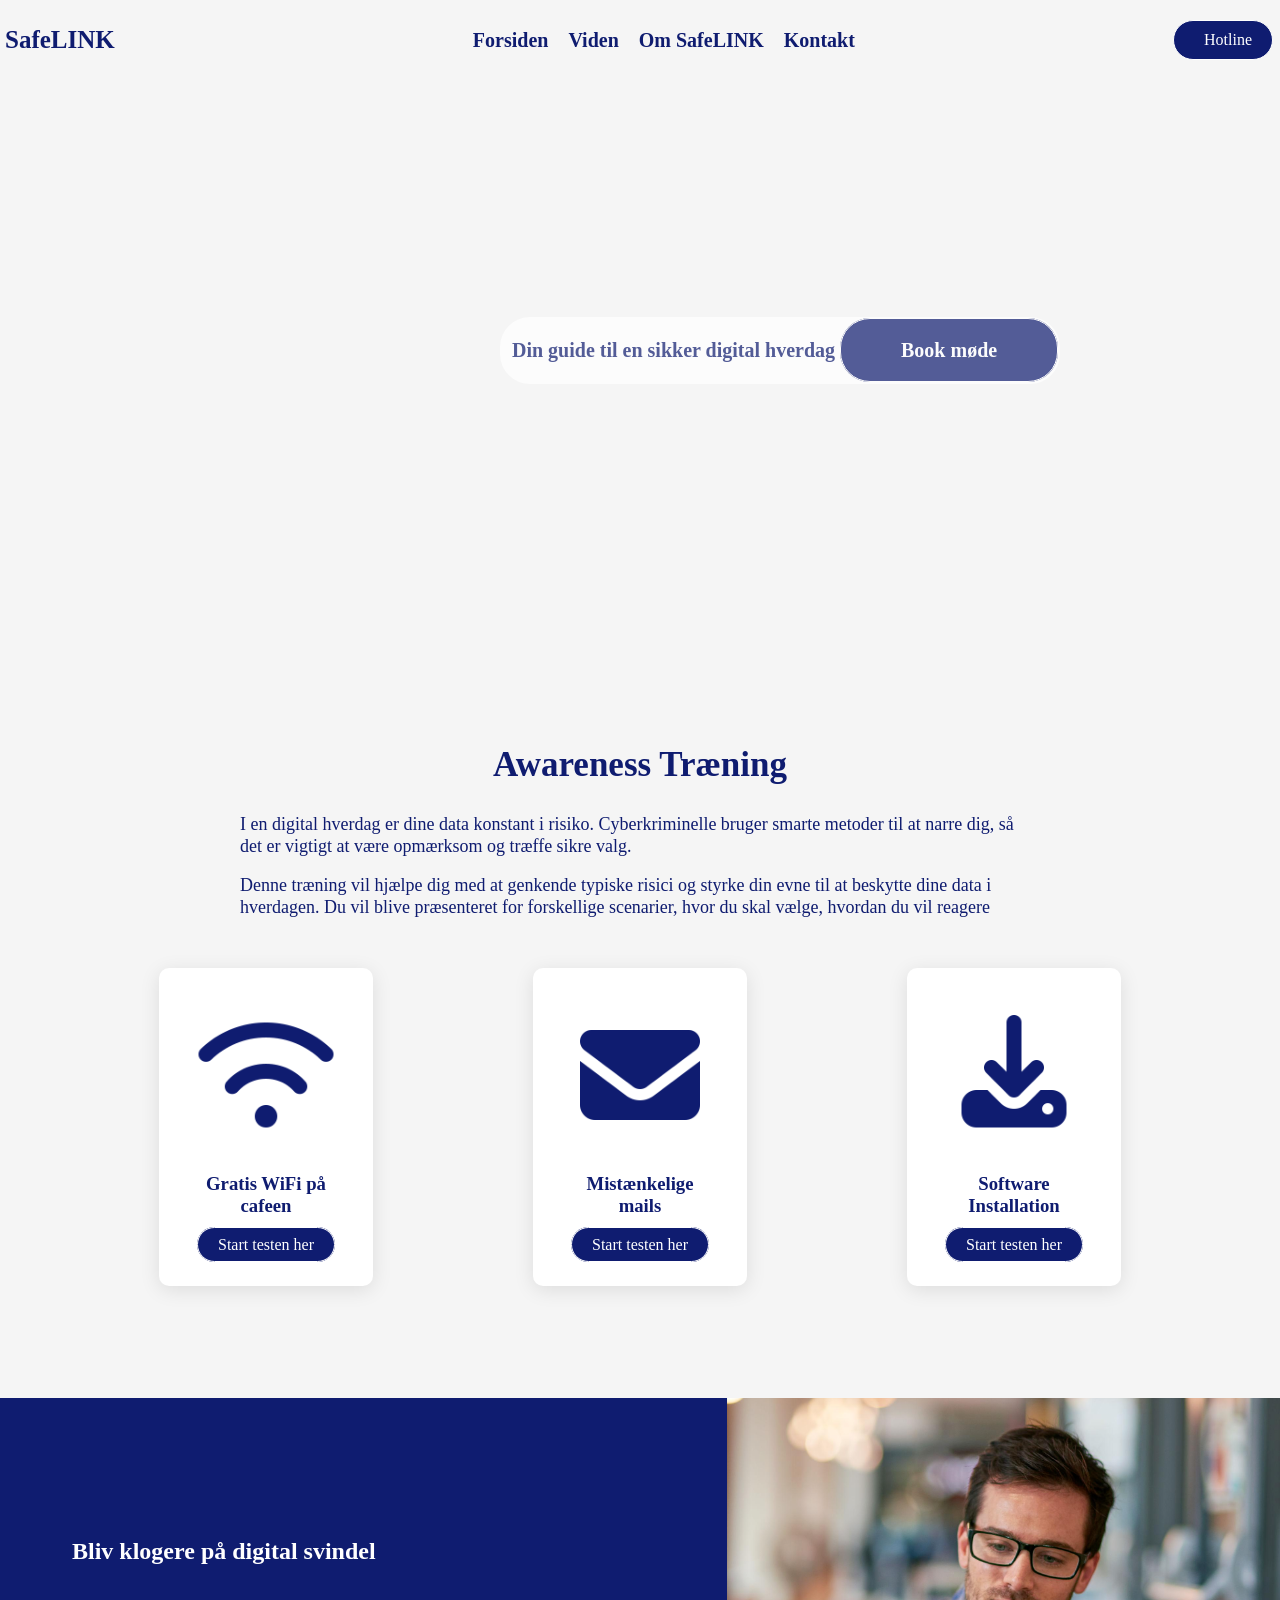
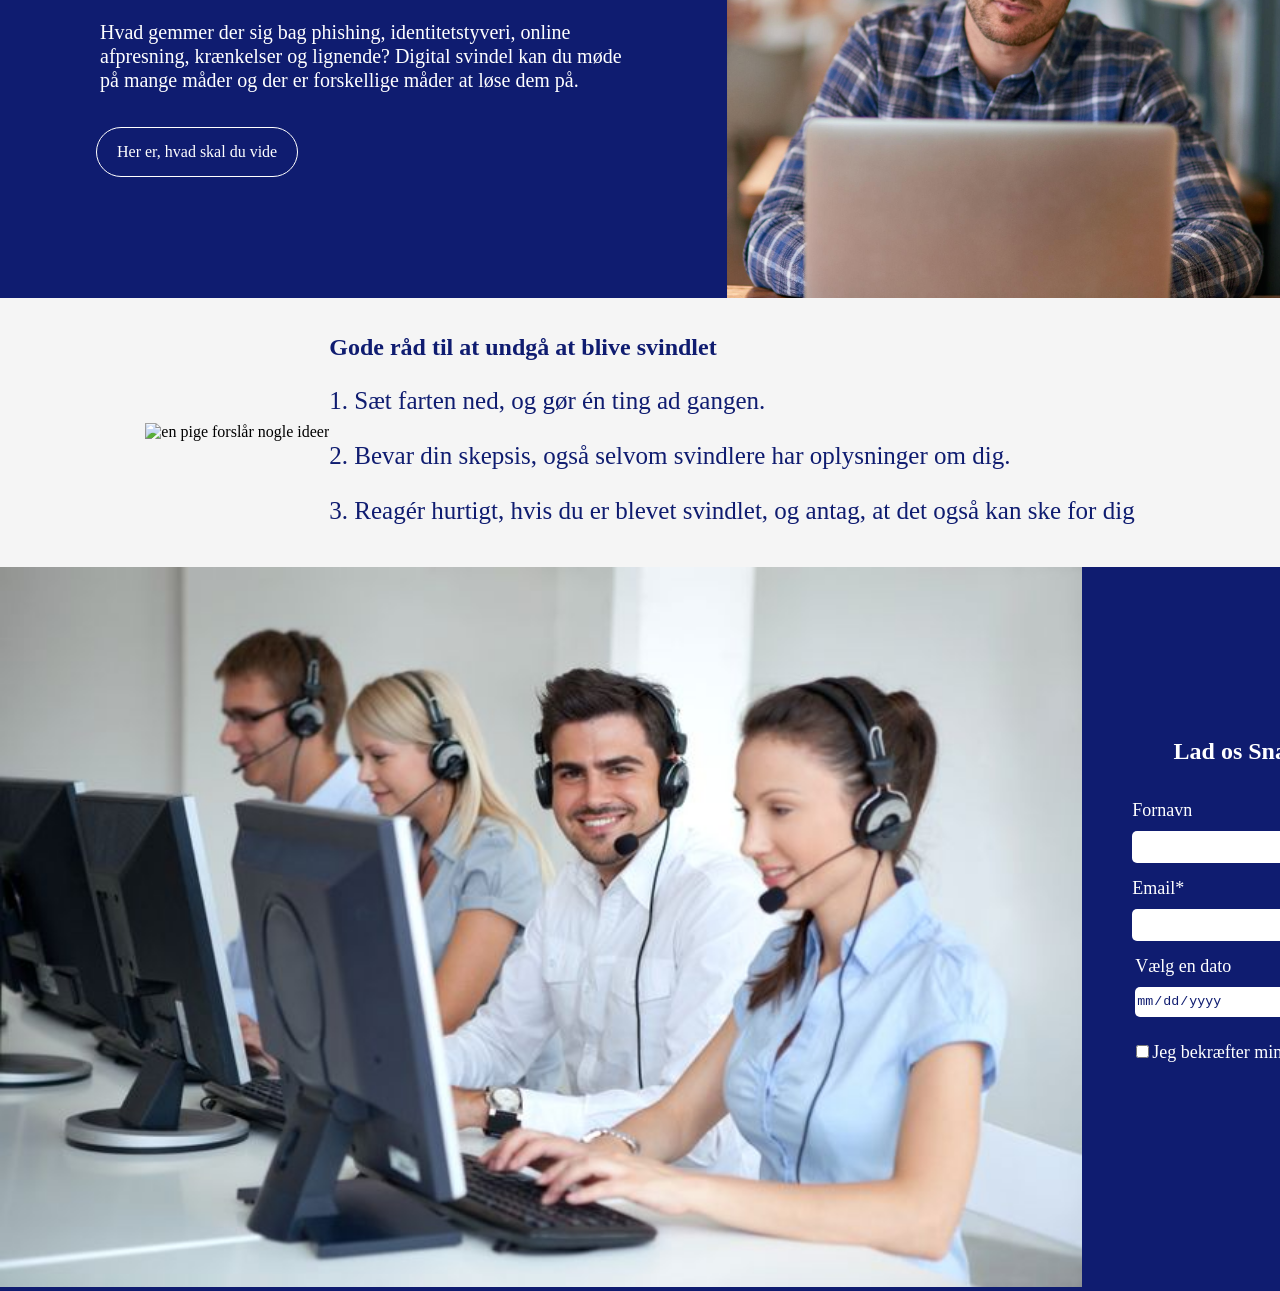
==== index.html @ 60ebbc35 "kontakt form oprettet" ====
<!DOCTYPE html>
<html lang="en">
<head>
    <meta charset="UTF-8">
    <meta name="viewport" content="width=device-width, initial-scale=1.0">
    <link rel="stylesheet" href="css/style.css">
    <link rel="stylesheet" href="https://use.typekit.net/zna7bov.css">
    <script src="js/script.js" defer></script>
    <script src="https://kit.fontawesome.com/9038c8bfb0.js" crossorigin="anonymous"></script>
    <title>Forsiden</title>
</head>
<body>
    <header>
       <!-- --------Navigation------- -->
        <nav>
            <p><a href="index.html">SafeLINK</a></p>
            <ul>
                <li><a href="index.html">Forsiden</a></li>
                <li><a href="viden.html">Viden</a></li>
                <li><a href="#">Om SafeLINK</a></li>
                <li><a href="#">Kontakt</a></li>
               
            </ul>
          
              <a  class="styl-hotline" href="#"><i class="fa-solid fa-phone"></i>Hotline</a>
            <button id="bars"><i class="fa-solid fa-bars"></i></button>
        </nav>
    </header>

    <!-- -----------------hero-------------------->

        <section class="styl-hero">
                <div>
                <h1 class="styl-heroOverskrift">Din guide til en sikker digital hverdag <a class="styl-btn" href="#">Book møde</a></h1>
                
                </div>
                <video   class="styl-video" autoplay muted loop playsinline  >
                <source src="video/bg-loop.mp4" type="video/mp4">
                 Your browser does not support the video tag.
                </video>
                
              
     </section>

    <main>
       <!-- ----------------- Awareness Træning section---------------->
        <section class="awa-sec">
            <h1>Awareness Træning</h1>
            <p>
               I en digital hverdag er dine data konstant i risiko. Cyberkriminelle bruger smarte metoder til at narre dig, så det er vigtigt at være opmærksom og træffe sikre valg. 
            </p>
             <p>
               Denne træning vil hjælpe dig med at genkende typiske risici og styrke din evne til at beskytte dine data i hverdagen. Du vil blive præsenteret for forskellige scenarier, hvor du skal vælge, hvordan du vil reagere 
            </p>

            <div class="test-container">
                <div>
                    <img src="img/wifi-solid.png" alt="wifi">
                    <h3>Gratis WiFi på cafeen</h3>
                    <a href="test.html">Start testen her</a>
                </div>

                <div>
                    <img src="img/envelope-solid.png" alt="Mistænkelig mails">
                    <h3>Mistænkelige mails</h3>
                    <a href="#">Start testen her</a>
                </div>

                <div>
                    <img src="img/download-solid.png" alt="Software installation">
                    <h3>Software Installation</h3>
                    <a href="#">Start testen her</a>
                </div>
            </div>
        </section>

            <!-- ---------------Bliv klogere på digital svindel section-------------- -->
        <section class="blivKlogere-sec">

            <div class="text-container">
                <h1>Bliv klogere på digital svindel</h1>
                <p>Hvad gemmer der sig bag phishing, identitetstyveri, online afpresning, krænkelser og lignende? Digital svindel kan du møde på mange måder og der er forskellige måder at løse dem på.</p>
                <a href="#">Her er, hvad skal du vide</a>

            </div>

            <div class="styl-img"></div>
           
            

        </section>

        <!-- ----------------Gode Rdå section------------------------ -->

        <section class="godeRåd-sec">
           

           <div>
            <img src="img/godGåd.png" alt="en pige forslår nogle ideer">
           </div>

            <div>
            <h1>Gode råd til at undgå at blive svindlet</h1>
            <p>1. Sæt farten ned, og gør én ting ad gangen.</p>
            <p>2. Bevar din skepsis, også selvom svindlere har oplysninger om dig.</p>
            <p>3. Reagér hurtigt, hvis du er blevet svindlet, og antag, at det også kan ske for dig</p>
           </div>
        </section>

        <!-- -------------------kontakt form sec------------------- -->
         <section class="kontakt-sec">

            <div>
                <img src="img/kontaktBillede1.jpg" alt="dame snakker med folk på telefon">

            </div>
                
            <div class="form-container">
                <h2>Lad os Snakke IT-sikkerhed</h2>
                <form action="#">

                <div class="textbox-container">
                <div><label for="fname" class="styl-lbl">Fornavn</label><input type="text" id="fname" name="fname" class="styl-txtbox"></div>
                <div><label for="lname" class="styl-lbl">Efternavn</label><input type="text" id="lname" name="lname" class="styl-txtbox"></div>
                </div>
                

                <div class="textbox-container">
                <div><label for="email" class="styl-lbl">Email*</label><input type="email" id="email" name="email" class="styl-txtbox"></div>
                <div><label for="tele" class="styl-lbl">Telefon</label><input type="text" id="tele" name="tele" class="styl-txtbox"></div>
                </div>

                <div class="textbox-container">
                <div><label for="dto" class="styl-lbl">Vælg en dato</label><input type="date" id="dto" name="dto" class="styl-txtbox"></div>
                <div><label for="tid" class="styl-lbl">Vælg en tid</label><input type="time" id="tele" name="tele" class="styl-txtbox"></div>
                </div>

                <div class="styl-chkbox">
                    <input type="checkbox"><label for="agree" class="styl-lbl">Jeg bekræfter min booking og accepterer vilkårene</label>
                </div>

                <!-- <label for="submt" ></label><input type="submit" id="submt" name="submt" class="styl-suBtn" value="Book"> -->
                <button type="submit" id="submt" name="submt" class="styl-suBtn">Book</button>

                </form>
            </div>
         </section>

         


    </main>
    
</body>
</html>
---- css/style.css ----
@charset "UTF-8";
/* Varaibles */
body {
  box-sizing: border-box;
  margin: 0;
  padding: 0;
  background-color: #F5F5F5;
}
body p {
  font-size: 18px;
  color: #0F1C70;
  line-height: 1.2;
}
body h1, body h2, body h3, body h4, body h5, body h6 {
  font-weight: 700;
}

/*Skip to main content code snippet fra:https://www.a11y-collective.com/blog/skip-to-main-content/ */
.screen-reader-text {
  position: absolute;
  left: -9999px;
  z-index: 999;
  padding: 1em;
  background-color: black;
  color: white;
  opacity: 0;
}

.screen-reader-text:focus {
  left: 50%;
  transform: translateX(-50%);
  opacity: 1;
}

nav {
  display: flex;
  justify-content: space-between;
  align-items: center;
}
nav p {
  color: #0F1C70;
  font-size: 25px;
  margin-left: 5px;
  font-weight: 700;
}
nav ul {
  display: flex;
  justify-content: center;
  align-items: center;
  gap: 20px;
  list-style-type: none;
}
nav li a {
  text-decoration: none;
  color: #0F1C70;
  font-size: 20px;
  font-weight: 700;
}
nav p a {
  text-decoration: none;
  color: #0F1C70;
}
nav p a:hover {
  color: purple;
}
nav li a:hover {
  border-bottom: solid 2px purple;
}
nav #bars {
  display: none;
}
nav .styl-hotline {
  border: solid 1px #fff;
  border-radius: 30px;
  text-align: center;
  padding: 10px 20px 10px 20px;
  text-decoration: none;
  color: #fff;
  background-color: #0F1C70;
  margin-right: 7px;
}
nav .styl-hotline:hover {
  background-color: purple;
}
nav .fa-phone {
  color: white;
  padding-right: 10px;
}

.styl-heroOverskrift {
  position: absolute;
  color: #0F1C70;
  background-color: #fff;
  opacity: 70%;
  border: 2px solid #fff;
  border-radius: 30px;
  padding: 20px 0px 20px 10px;
  font-size: 20px;
  top: 15em;
  left: 25em;
}

.styl-video {
  width: 100%;
  height: 600px;
  -o-object-fit: cover;
     object-fit: cover;
}

.styl-btn {
  border: solid 1px #fff;
  border-radius: 30px;
  text-align: center;
  padding: 20px 60px 20px 60px;
  text-decoration: none;
  color: #fff;
  background-color: #0F1C70;
}

.styl-btn:hover {
  background-color: purple;
}

.awa-sec {
  padding: 2em 15em;
}
.awa-sec h1 {
  color: #0F1C70;
  font-size: 35px;
  text-align: center;
}

.test-container {
  display: flex;
  justify-content: center;
  align-items: center;
  gap: 10em;
  padding-top: 2em;
}
.test-container div {
  background-color: #fff;
  box-shadow: 0px 4px 20px 0px rgba(0, 0, 0, 0.1);
  border-radius: 10px;
  padding: 2em 2em;
  text-align: center;
}
.test-container img {
  width: 150px;
  height: 150px;
}
.test-container h3 {
  color: #0F1C70;
}
.test-container a {
  border: solid 1px #fff;
  border-radius: 30px;
  text-align: center;
  padding: 8px 20px 8px 20px;
  text-decoration: none;
  color: #fff;
  background-color: #0F1C70;
}
.test-container a:hover {
  background-color: purple;
}

.blivKlogere-sec {
  display: flex;
  justify-content: flex-start;
  align-items: center;
  margin-top: 5em;
  background-color: #0F1C70;
}
.blivKlogere-sec .styl-img {
  background-image: url(../img/Blivklogere.png);
  background-repeat: no repeat;
  background-position: center;
  background-size: cover;
  height: 500px;
  width: 100%;
}
.blivKlogere-sec .text-container {
  display: flex;
  justify-content: center;
  align-items: flex-start;
  flex-direction: column;
  gap: 15px;
}
.blivKlogere-sec h1 {
  color: #fff;
  padding: 0px 3em;
}
.blivKlogere-sec p {
  color: #fff;
  font-size: 20px;
  padding: 0 5em;
}
.blivKlogere-sec a {
  border: solid 1px #fff;
  border-radius: 30px;
  text-align: center;
  padding: 15px 20px 15px 20px;
  text-decoration: none;
  color: #fff;
  background-color: #0F1C70;
  margin-left: 6em;
}
.blivKlogere-sec a:hover {
  background-color: purple;
}

.godeRåd-sec {
  display: flex;
  justify-content: center;
  align-items: center;
  margin-top: 1em;
}
.godeRåd-sec img {
  height: 400px;
  width: 400px;
}
.godeRåd-sec h1 {
  color: #0F1C70;
}
.godeRåd-sec p {
  font-size: 25px;
}

.kontakt-sec {
  display: flex;
  justify-content: flex-start;
  align-items: center;
  background-color: #0F1C70;
  margin-top: 1em;
}
.kontakt-sec img {
  height: 80vh;
}
.kontakt-sec .form-container {
  display: flex;
  justify-content: center;
  align-items: center;
  flex-direction: column;
}
.kontakt-sec .form-container h2 {
  color: #fff;
}
.kontakt-sec .form-container .textbox-container {
  display: flex;
  justify-content: center;
  align-items: center;
  gap: 30px;
  padding-left: 50px;
}
.kontakt-sec .form-container .textbox-container div {
  display: flex;
  justify-content: center;
  align-items: flex-start;
  flex-direction: column;
  gap: 10px;
}
.kontakt-sec .form-container .textbox-container .styl-txtbox {
  width: 15vw;
  height: 30px;
  border: none;
  border-radius: 5px;
  color: #0F1C70;
}
.kontakt-sec .form-container .styl-lbl {
  color: #fff;
  font-size: 18px;
  padding-top: 15px;
}
.kontakt-sec .form-container .styl-chkbox {
  margin-left: 50px;
  padding-top: 25px;
}
.kontakt-sec .form-container .styl-suBtn {
  border: solid 1px #fff;
  border-radius: 30px;
  text-align: center;
  padding: 10px 50px 10px 50px;
  text-decoration: none;
  color: #fff;
  background-color: #0F1C70;
  margin-left: 200px;
  margin-top: 40px;
}
.kontakt-sec .form-container .styl-suBtn:hover {
  background-color: purple;
  border: solid 2px purple;
}/*# sourceMappingURL=style.css.map */
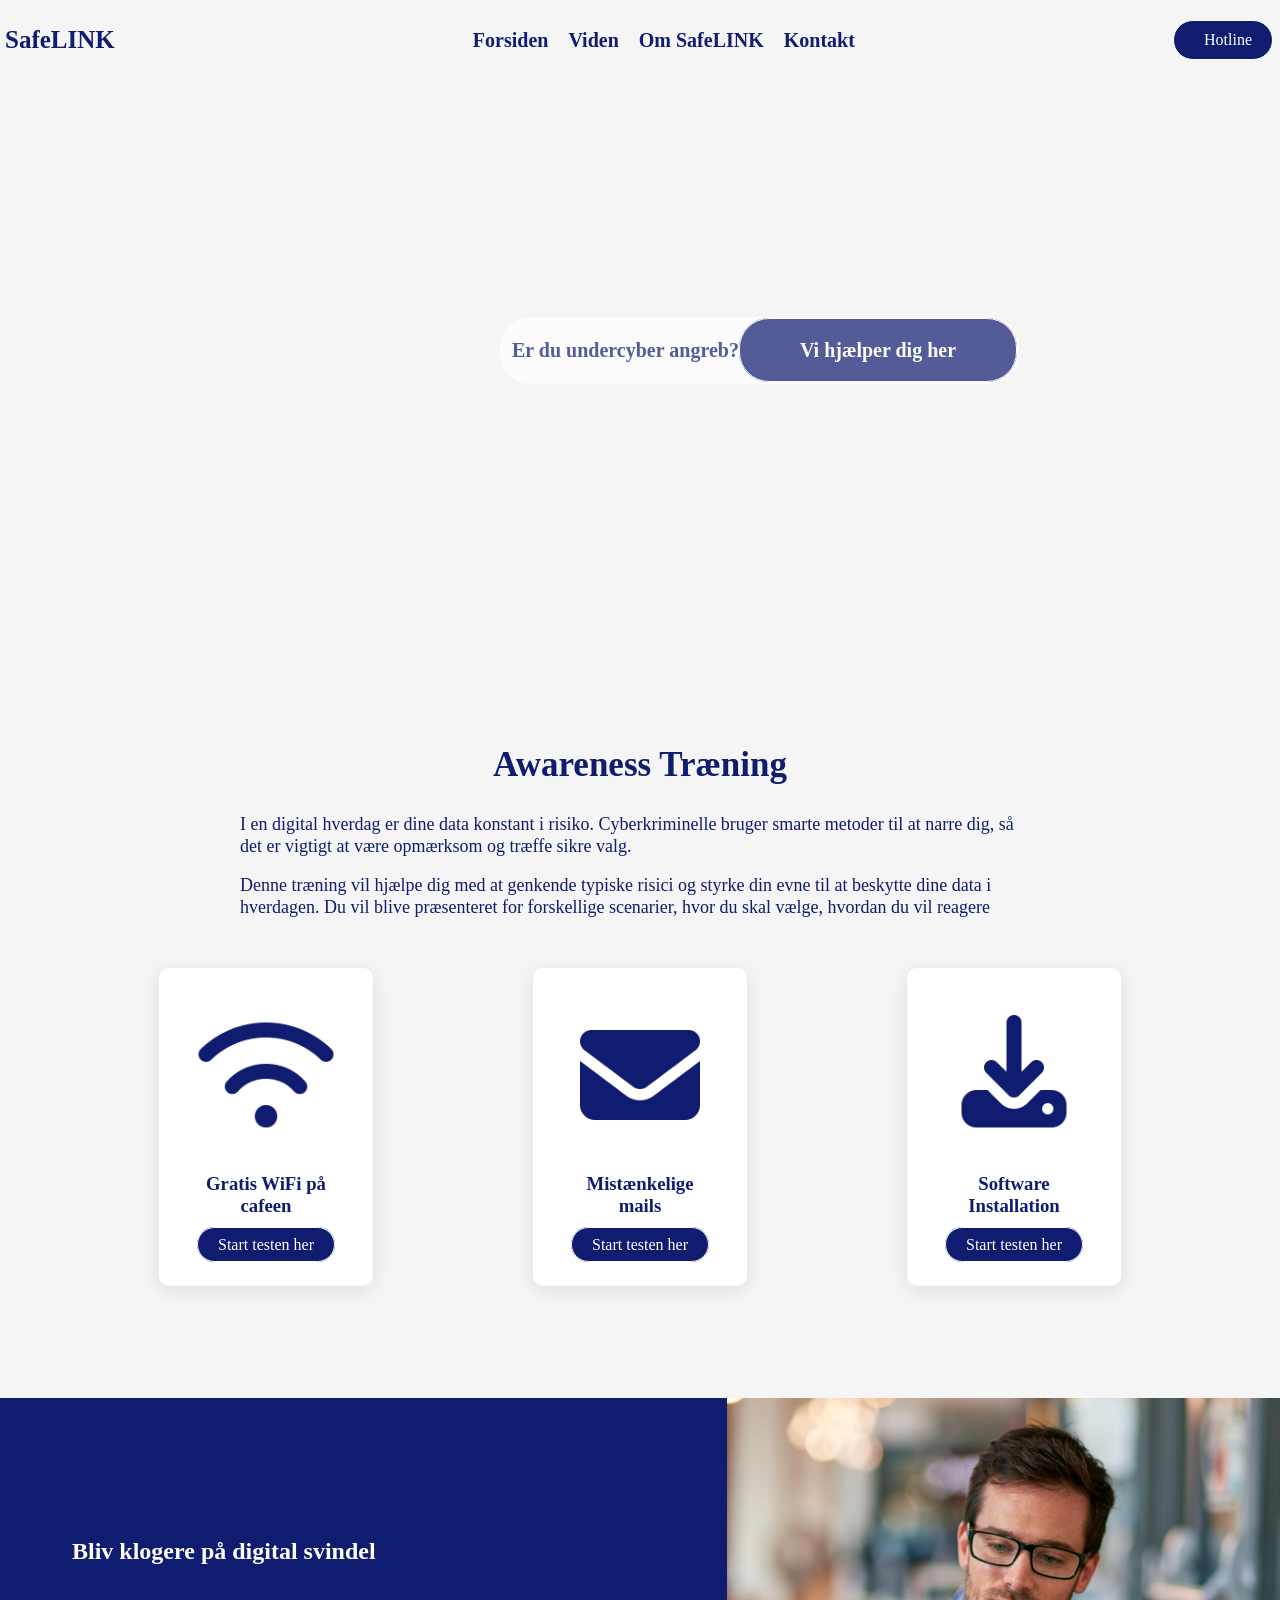
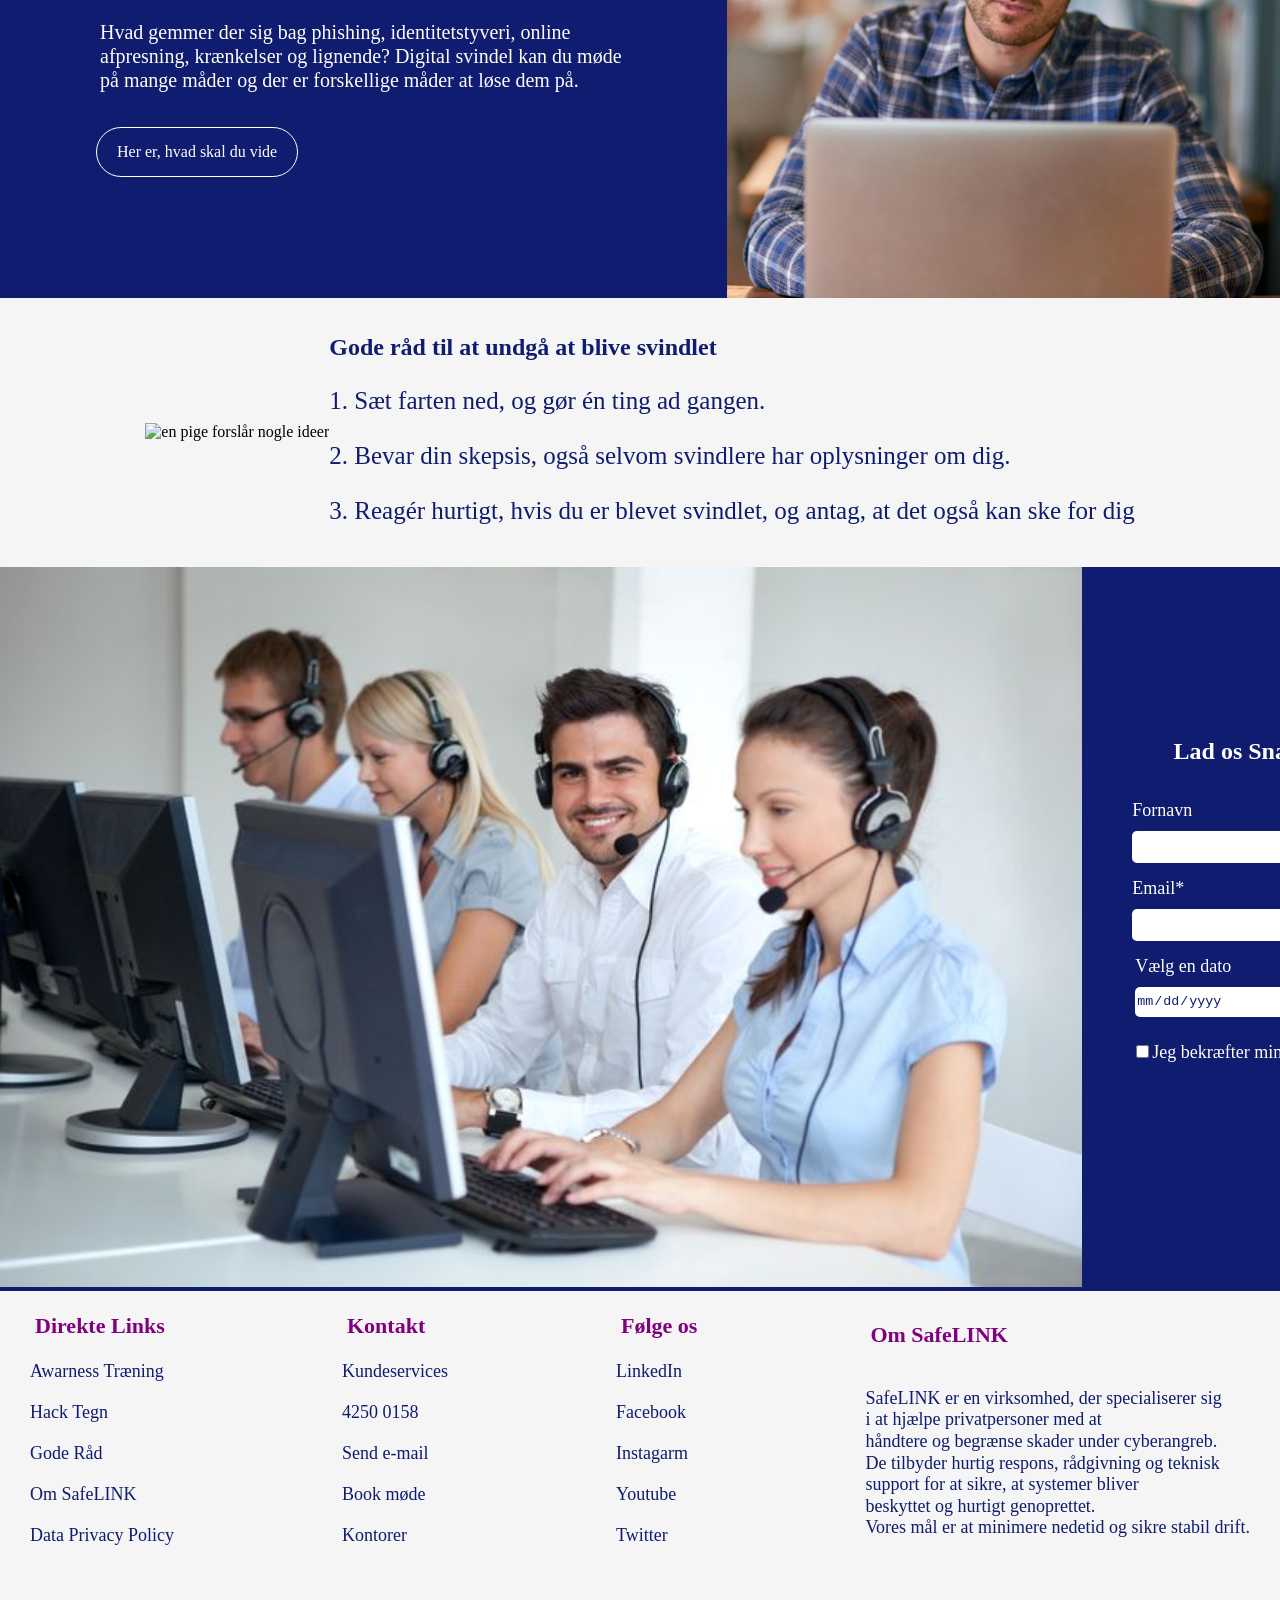
==== commit 4a8db201: "Test siden oprettet. footer tilføjet" ====
--- a/index.html
+++ b/index.html
@@ -31,7 +31,8 @@
 
         <section class="styl-hero">
                 <div>
-                <h1 class="styl-heroOverskrift">Din guide til en sikker digital hverdag <a class="styl-btn" href="#">Book møde</a></h1>
+                <!-- <h1 class="styl-heroOverskrift">Din guide til en sikker digital hverdag <a class="styl-btn" href="#">Book møde</a></h1> -->
+                 <h1 class="styl-heroOverskrift">Er du undercyber angreb?<a class="styl-btn" href="#">Vi hjælper dig her</a></h1>
                 
                 </div>
                 <video   class="styl-video" autoplay muted loop playsinline  >
@@ -140,11 +141,52 @@
                 </div>
 
                 <!-- <label for="submt" ></label><input type="submit" id="submt" name="submt" class="styl-suBtn" value="Book"> -->
-                <button type="submit" id="submt" name="submt" class="styl-suBtn">Book</button>
+                <button type="submit" id="submt" name="submt" class="styl-suBtn">Book møde</button>
 
                 </form>
             </div>
          </section>
+
+
+         <!-- --------------footer------------ -->
+
+         <footer class="footer-container">
+            <div>
+                <h3>Direkte Links</h3>
+                <a href="#"><i class="fa-solid fa-brain"></i> Awarness Træning</a>
+                <a href="#"><i class="fa-solid fa-triangle-exclamation"></i> Hack Tegn</a>
+                <a href="#"><i class="fa-regular fa-lightbulb"></i> Gode Råd</a>
+                <a href="#"><i class="fa-solid fa-circle-info"></i> Om SafeLINK</a>
+                <a href="#"><i class="fa-solid fa-house-lock"></i> Data Privacy Policy</a>
+            </div>
+
+             <div>
+                <h3>Kontakt</h3>
+                <a href="#"><i class="fa-solid fa-headset"></i> Kundeservices</a>
+                <a href="#"><i class="fa-solid fa-phone"></i> 4250 0158</a>
+                <a href="#"><i class="fa-solid fa-at"></i> Send e-mail</a>
+                <a href="#"><i class="fa-solid fa-handshake"></i> Book møde</a>
+                <a href="#"><i class="fa-solid fa-map-location"></i> Kontorer</a>
+
+            </div>
+
+             <div>
+                <h3>Følge os</h3>
+                <a href="#"><i class="fa-brands fa-linkedin"></i> LinkedIn</a>
+                <a href="#"><i class="fa-brands fa-square-facebook"></i> Facebook</a>
+                <a href="#"><i class="fa-brands fa-square-instagram"></i> Instagarm</a>
+                <a href="#"><i class="fa-brands fa-youtube"></i> Youtube</a>
+                <a href="#"><i class="fa-brands fa-x-twitter"></i> Twitter</a>
+            </div>
+
+             <div>
+                <h3 class="styl-omSafeLink">Om SafeLINK</h3>
+                <p>SafeLINK er en virksomhed, der specialiserer sig <br> i at hjælpe privatpersoner med at  <br>håndtere og begrænse skader under cyberangreb. <br> De tilbyder hurtig respons, rådgivning og teknisk <br> support for at sikre, at systemer bliver <br>beskyttet og hurtigt genoprettet. <br> Vores mål er at minimere nedetid og sikre stabil drift.</p>
+
+            </div>
+
+            
+         </footer>
 
          
 
--- a/css/style.css
+++ b/css/style.css
@@ -289,4 +289,70 @@
 .kontakt-sec .form-container .styl-suBtn:hover {
   background-color: purple;
   border: solid 2px purple;
+}
+
+.footer-container {
+  display: flex;
+  justify-content: space-between;
+  align-items: center;
+  margin-left: 30px;
+  margin-right: 30px;
+}
+.footer-container div {
+  display: flex;
+  justify-content: center;
+  align-items: flex-start;
+  flex-direction: column;
+  padding-bottom: 50px;
+}
+.footer-container div h3 {
+  font-size: 22px;
+  color: purple;
+  margin-left: 5px;
+}
+.footer-container div a {
+  text-decoration: none;
+  color: #0F1C70;
+  padding-bottom: 20px;
+  font-size: 18px;
+}
+.footer-container div a:hover {
+  color: purple;
+}
+.footer-container div .styl-omSafeLink {
+  margin-right: 50px;
+}
+
+.styl-gåTilbage {
+  margin-top: 50px;
+}
+.styl-gåTilbage a {
+  border: solid 1px #fff;
+  border-radius: 30px;
+  text-align: center;
+  padding: 10px 20px 10px 20px;
+  text-decoration: none;
+  color: #fff;
+  background-color: #0F1C70;
+}
+
+.gratis-wifi-sec {
+  display: flex;
+  justify-content: flex-start;
+  align-items: center;
+  gap: 10em;
+  border: solid 2px rgba(15, 28, 112, 0.5);
+  background-color: #fff;
+  border-radius: 5px;
+  margin-left: 10em;
+  margin-right: 10em;
+  margin-top: 5em;
+  height: 70vh;
+}
+.gratis-wifi-sec .gratis-wifi img {
+  height: 50vh;
+  width: 100%;
+}
+.gratis-wifi-sec .gratis-wifi h1 {
+  color: #fff;
 }/*# sourceMappingURL=style.css.map */
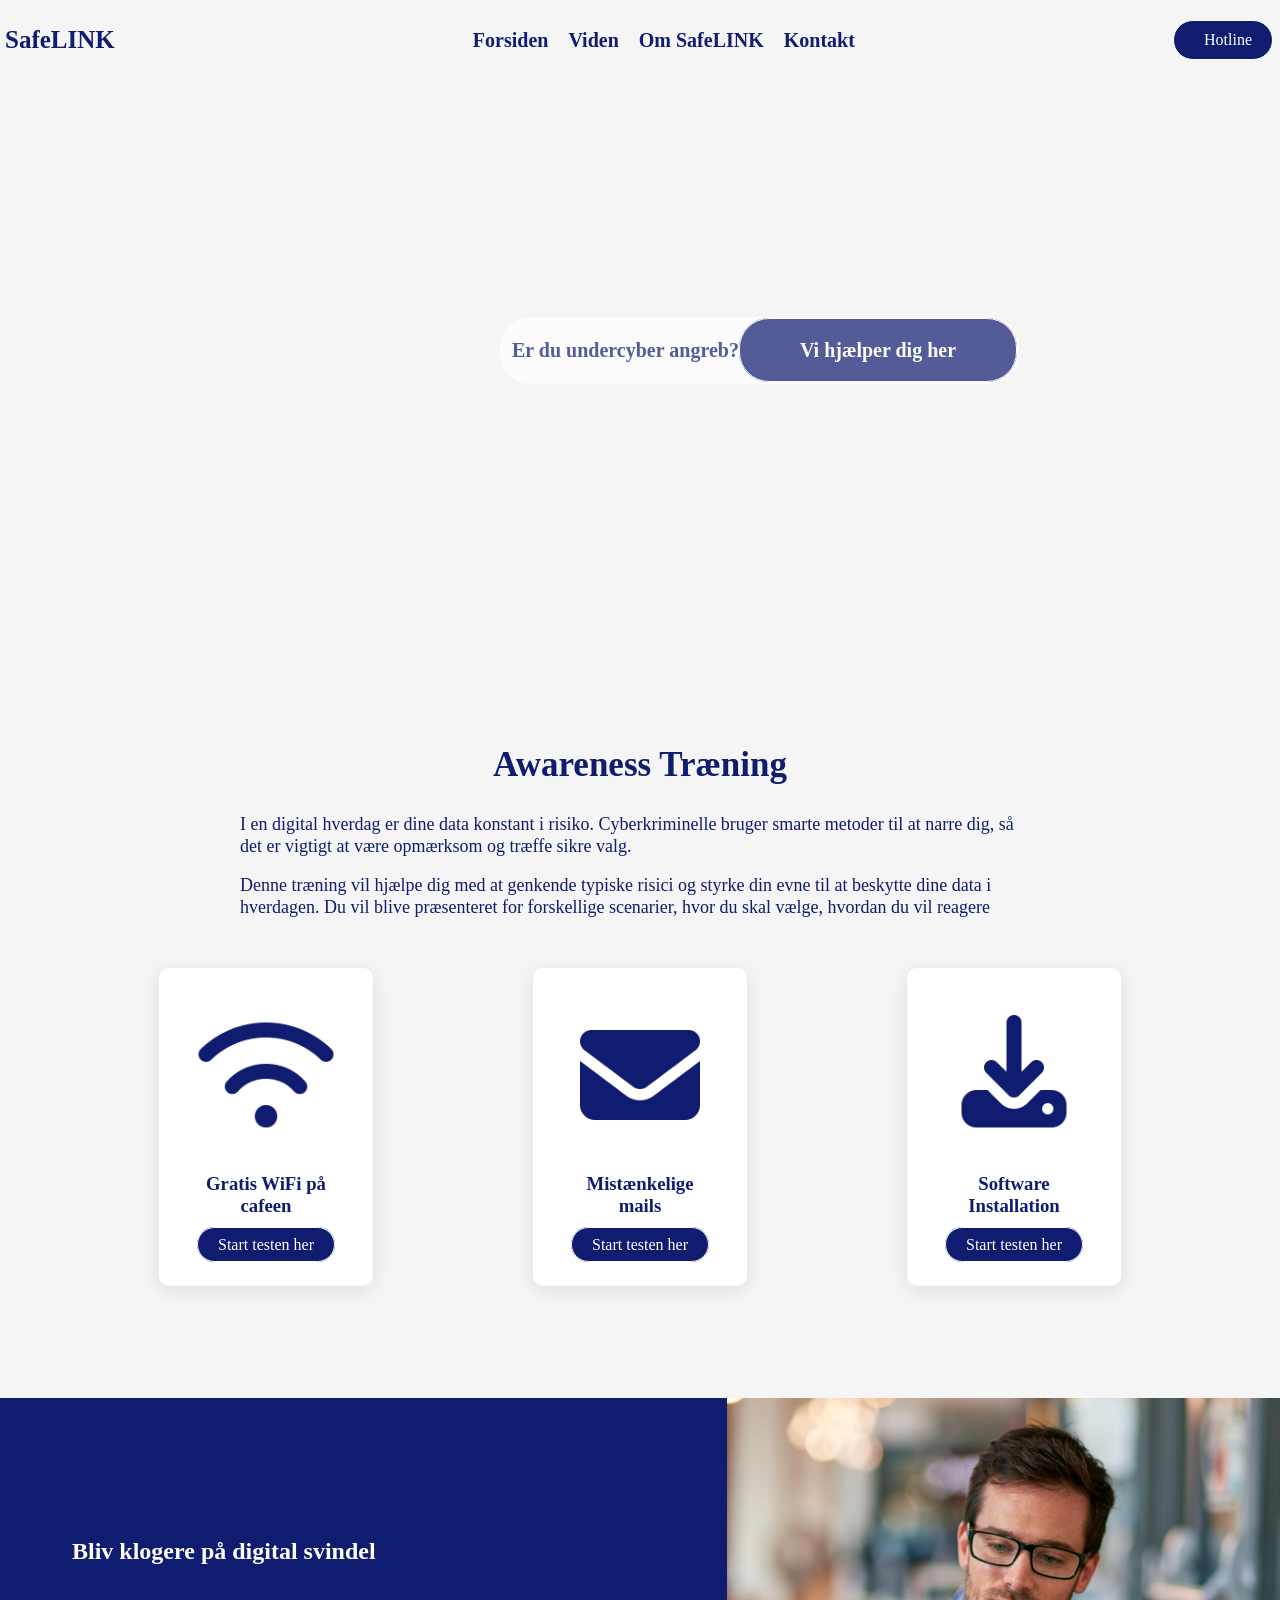
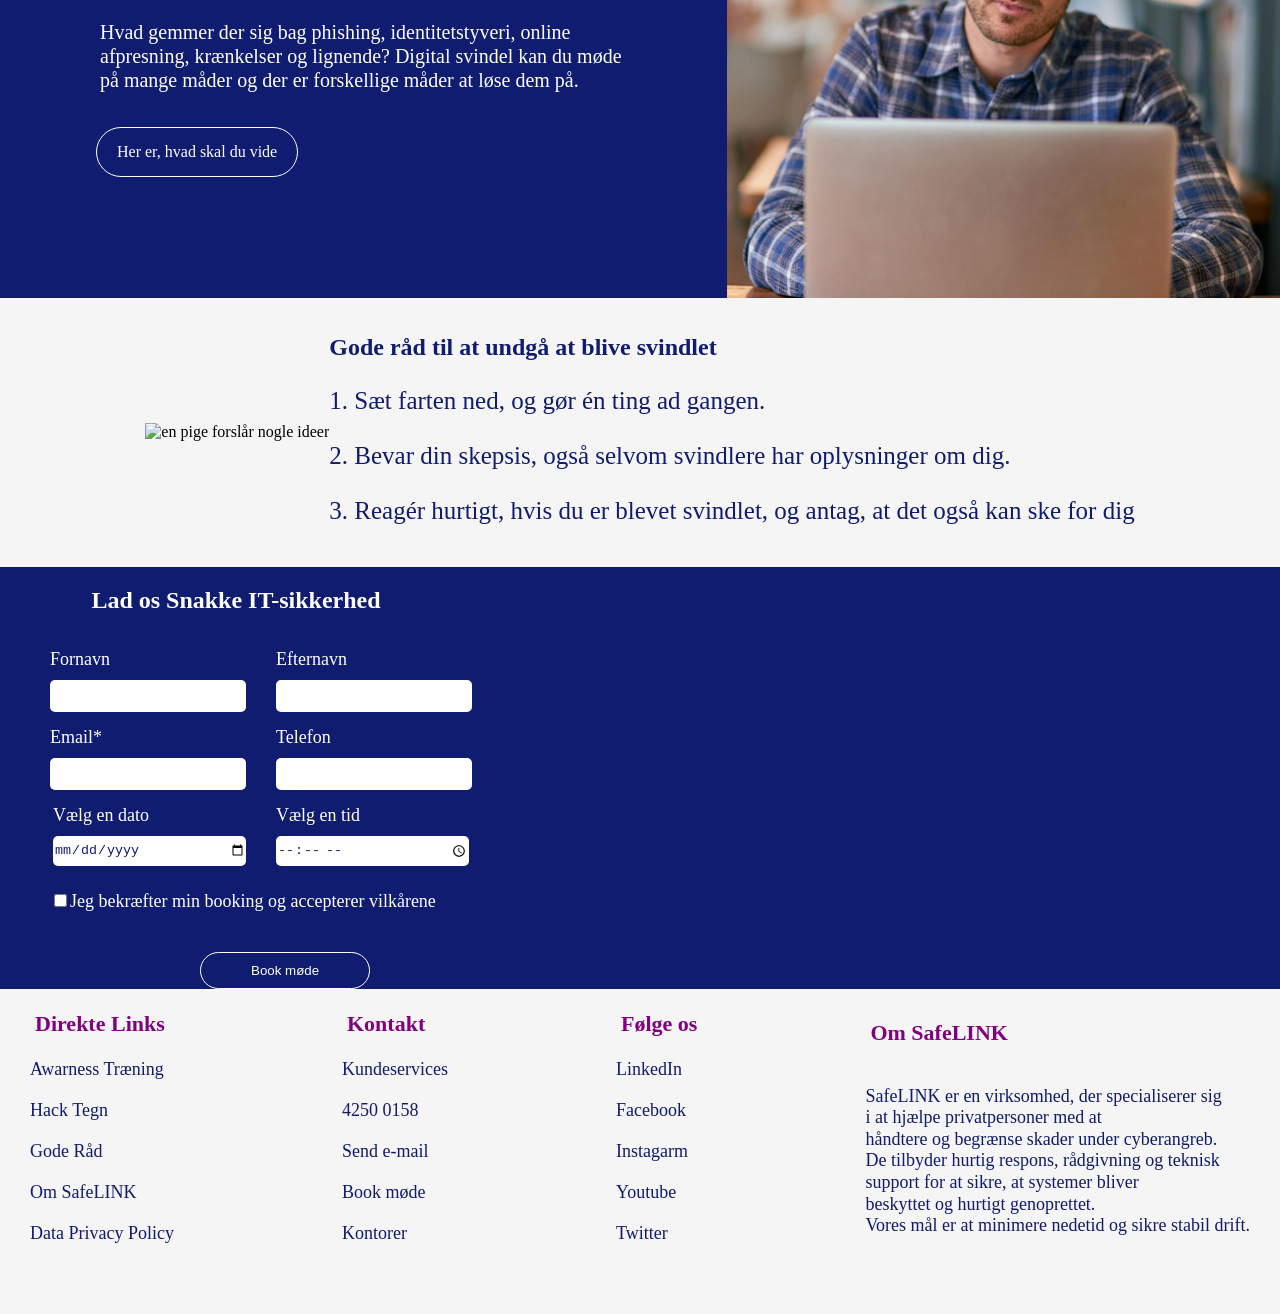
==== commit c8ab625a: "mobile resposive" ====
--- a/index.html
+++ b/index.html
@@ -22,7 +22,7 @@
                
             </ul>
           
-              <a  class="styl-hotline" href="#"><i class="fa-solid fa-phone"></i>Hotline</a>
+              <a  class="styl-hotline" href="#" id="hotline"><i class="fa-solid fa-phone"></i>Hotline</a>
             <button id="bars"><i class="fa-solid fa-bars"></i></button>
         </nav>
     </header>
@@ -111,10 +111,11 @@
         <!-- -------------------kontakt form sec------------------- -->
          <section class="kontakt-sec">
 
-            <div>
+            <!-- <div>
                 <img src="img/kontaktBillede1.jpg" alt="dame snakker med folk på telefon">
 
-            </div>
+            </div> -->
+            <div class="kontaktBillede"></div>
                 
             <div class="form-container">
                 <h2>Lad os Snakke IT-sikkerhed</h2>
--- a/css/style.css
+++ b/css/style.css
@@ -116,8 +116,7 @@
   color: #fff;
   background-color: #0F1C70;
 }
-
-.styl-btn:hover {
+.styl-btn .styl-btn:hover {
   background-color: purple;
 }
 
@@ -160,7 +159,7 @@
   color: #fff;
   background-color: #0F1C70;
 }
-.test-container a:hover {
+.test-container a a:hover {
   background-color: purple;
 }
 
@@ -205,7 +204,7 @@
   background-color: #0F1C70;
   margin-left: 6em;
 }
-.blivKlogere-sec a:hover {
+.blivKlogere-sec a a:hover {
   background-color: purple;
 }
 
@@ -233,8 +232,11 @@
   background-color: #0F1C70;
   margin-top: 1em;
 }
-.kontakt-sec img {
-  height: 80vh;
+.kontakt-sec .kontaktBillede {
+  background-image: url(../img/kontaktBillede1.jpg);
+  background-repeat: no-repeat;
+  background-size: cover;
+  background-position: center;
 }
 .kontakt-sec .form-container {
   display: flex;
@@ -316,7 +318,7 @@
   padding-bottom: 20px;
   font-size: 18px;
 }
-.footer-container div a:hover {
+.footer-container div a a:hover {
   color: purple;
 }
 .footer-container div .styl-omSafeLink {
@@ -327,32 +329,129 @@
   margin-top: 50px;
 }
 .styl-gåTilbage a {
-  border: solid 1px #fff;
-  border-radius: 30px;
-  text-align: center;
-  padding: 10px 20px 10px 20px;
-  text-decoration: none;
-  color: #fff;
-  background-color: #0F1C70;
+  text-decoration: none;
+  color: #0F1C70;
+}
+
+.styl-GWPC {
+  color: #0F1C70;
+  text-align: center;
 }
 
 .gratis-wifi-sec {
   display: flex;
-  justify-content: flex-start;
-  align-items: center;
-  gap: 10em;
+  justify-content: center;
+  align-items: center;
+  gap: 5em;
   border: solid 2px rgba(15, 28, 112, 0.5);
   background-color: #fff;
   border-radius: 5px;
   margin-left: 10em;
   margin-right: 10em;
-  margin-top: 5em;
+  margin-top: 3em;
   height: 70vh;
 }
-.gratis-wifi-sec .gratis-wifi img {
+.gratis-wifi-sec img {
   height: 50vh;
   width: 100%;
 }
-.gratis-wifi-sec .gratis-wifi h1 {
-  color: #fff;
-}/*# sourceMappingURL=style.css.map */+.gratis-wifi-sec .test-options {
+  display: flex;
+  justify-content: center;
+  align-items: center;
+  flex-direction: column;
+}
+.gratis-wifi-sec .test-options p {
+  font-size: 18px;
+  padding-bottom: 40px;
+  text-align: center;
+  line-height: 35px;
+}
+.gratis-wifi-sec .test-options div {
+  display: flex;
+  justify-content: center;
+  align-items: center;
+  flex-direction: column;
+  gap: 20px;
+}
+.gratis-wifi-sec .test-options div button {
+  width: 200px;
+  height: 40px;
+  color: #0F1C70;
+  font-size: 14px;
+  font-weight: bold;
+  background-color: #fff;
+  border-radius: 5px;
+}
+
+/* tablet og  mobile  */
+@media screen and (max-width: 768px) {
+  #bars {
+    display: block;
+  }
+  ul li {
+    display: none;
+  }
+  #hotline {
+    display: none;
+  }
+  .styl-video {
+    height: 300px;
+  }
+  .styl-heroOverskrift {
+    padding: 15px 0px 15px 8px;
+    font-size: 15px;
+    top: 12em;
+    left: 5em;
+  }
+  .styl-heroOverskrift .styl-btn {
+    border: solid 1px #fff;
+    border-radius: 30px;
+    text-align: center;
+    padding: 15px 60px 15px 60px;
+    text-decoration: none;
+    color: #fff;
+    background-color: #0F1C70;
+  }
+  .awa-sec {
+    padding: 2em 5em;
+  }
+  .awa-sec h1 {
+    font-size: 30px;
+  }
+  .awa-sec .test-container {
+    flex-wrap: wrap;
+    gap: 2em;
+  }
+  .blivKlogere-sec {
+    flex-wrap: wrap;
+  }
+  .blivKlogere-sec .text-container {
+    gap: 5px;
+  }
+  .blivKlogere-sec .text-container h1 {
+    font-size: 30px;
+  }
+  .blivKlogere-sec a {
+    margin-bottom: 20px;
+  }
+  .godeRåd-sec {
+    flex-wrap: wrap;
+  }
+  .godeRåd-sec h1 {
+    margin-left: 15px;
+    font-size: 30px;
+  }
+  .godeRåd-sec p {
+    font-size: 20px;
+    margin-left: 10px;
+  }
+  .kontakt-sec {
+    flex-wrap: wrap;
+  }
+  .kontakt-sec .kontaktBillede {
+    width: 100%;
+    justify-content: center;
+  }
+}
+/* medium devices (lanscape tablet 768px and up) *//*# sourceMappingURL=style.css.map */
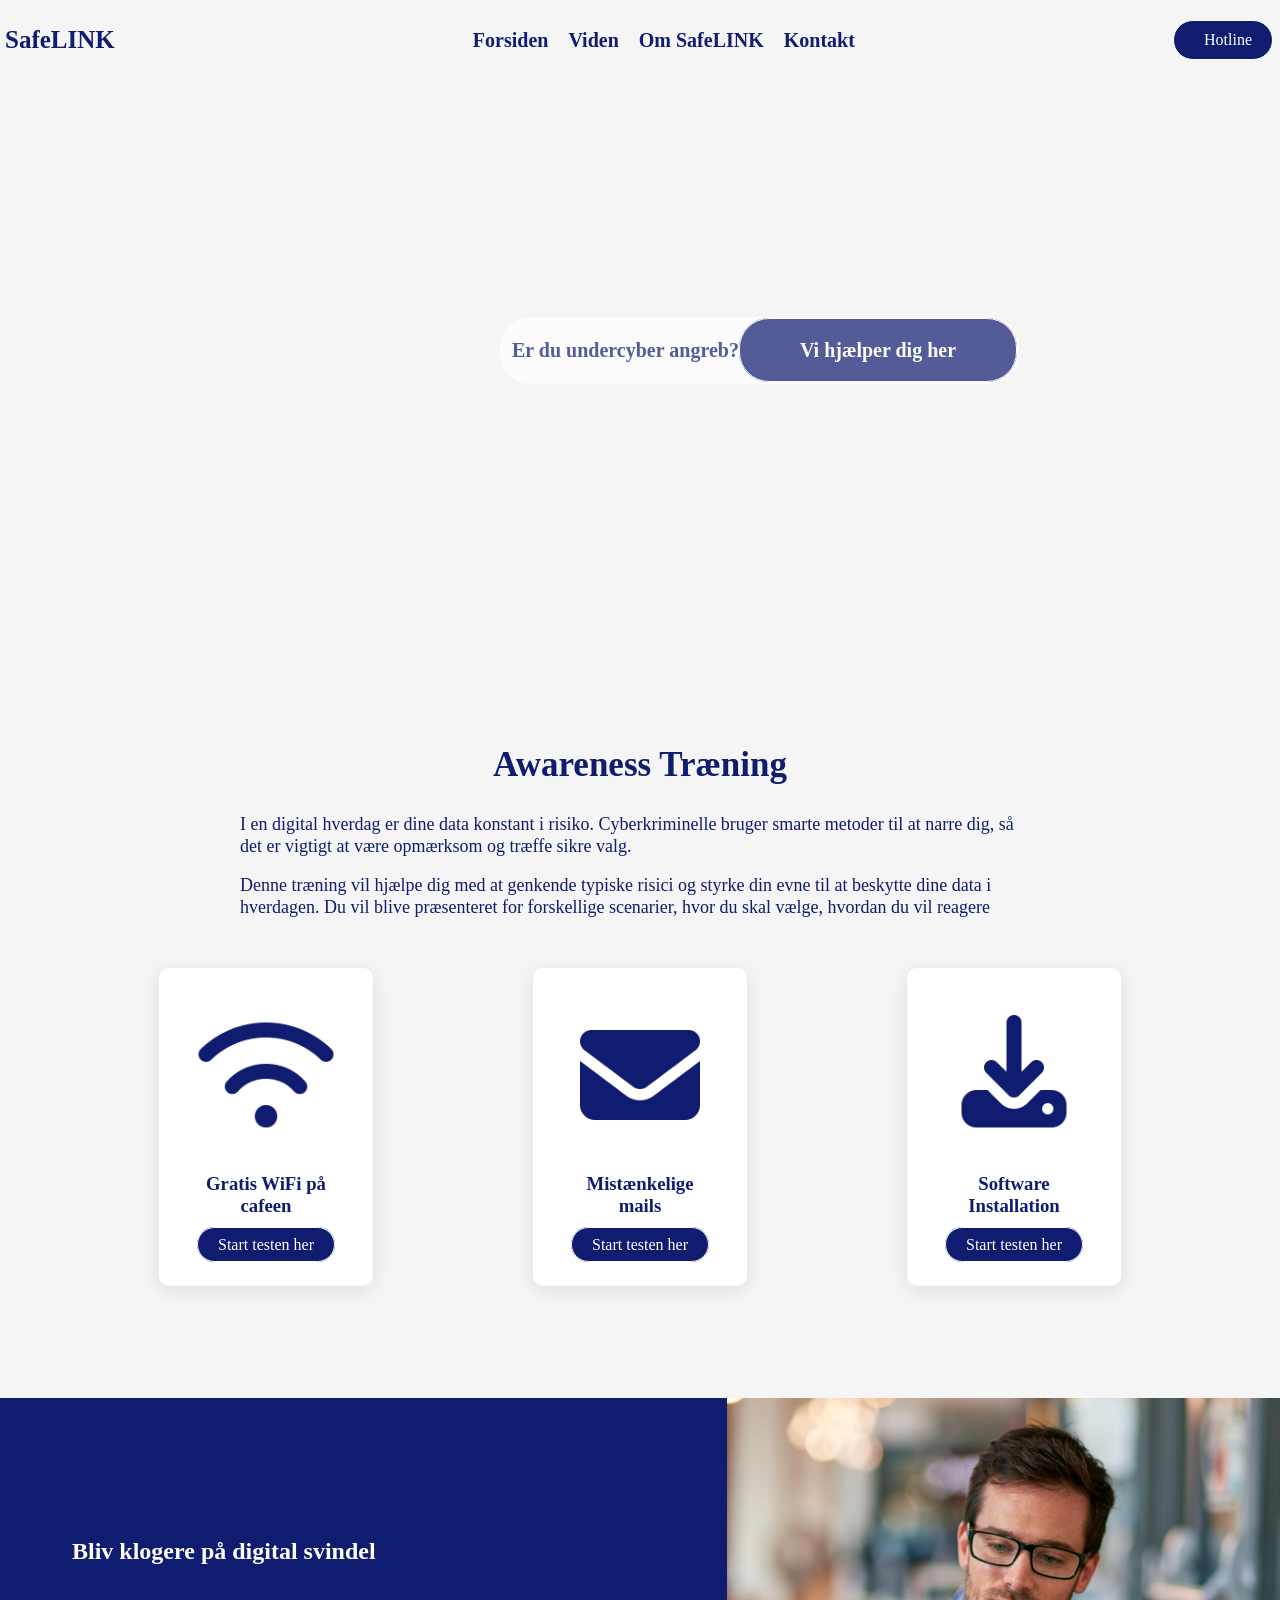
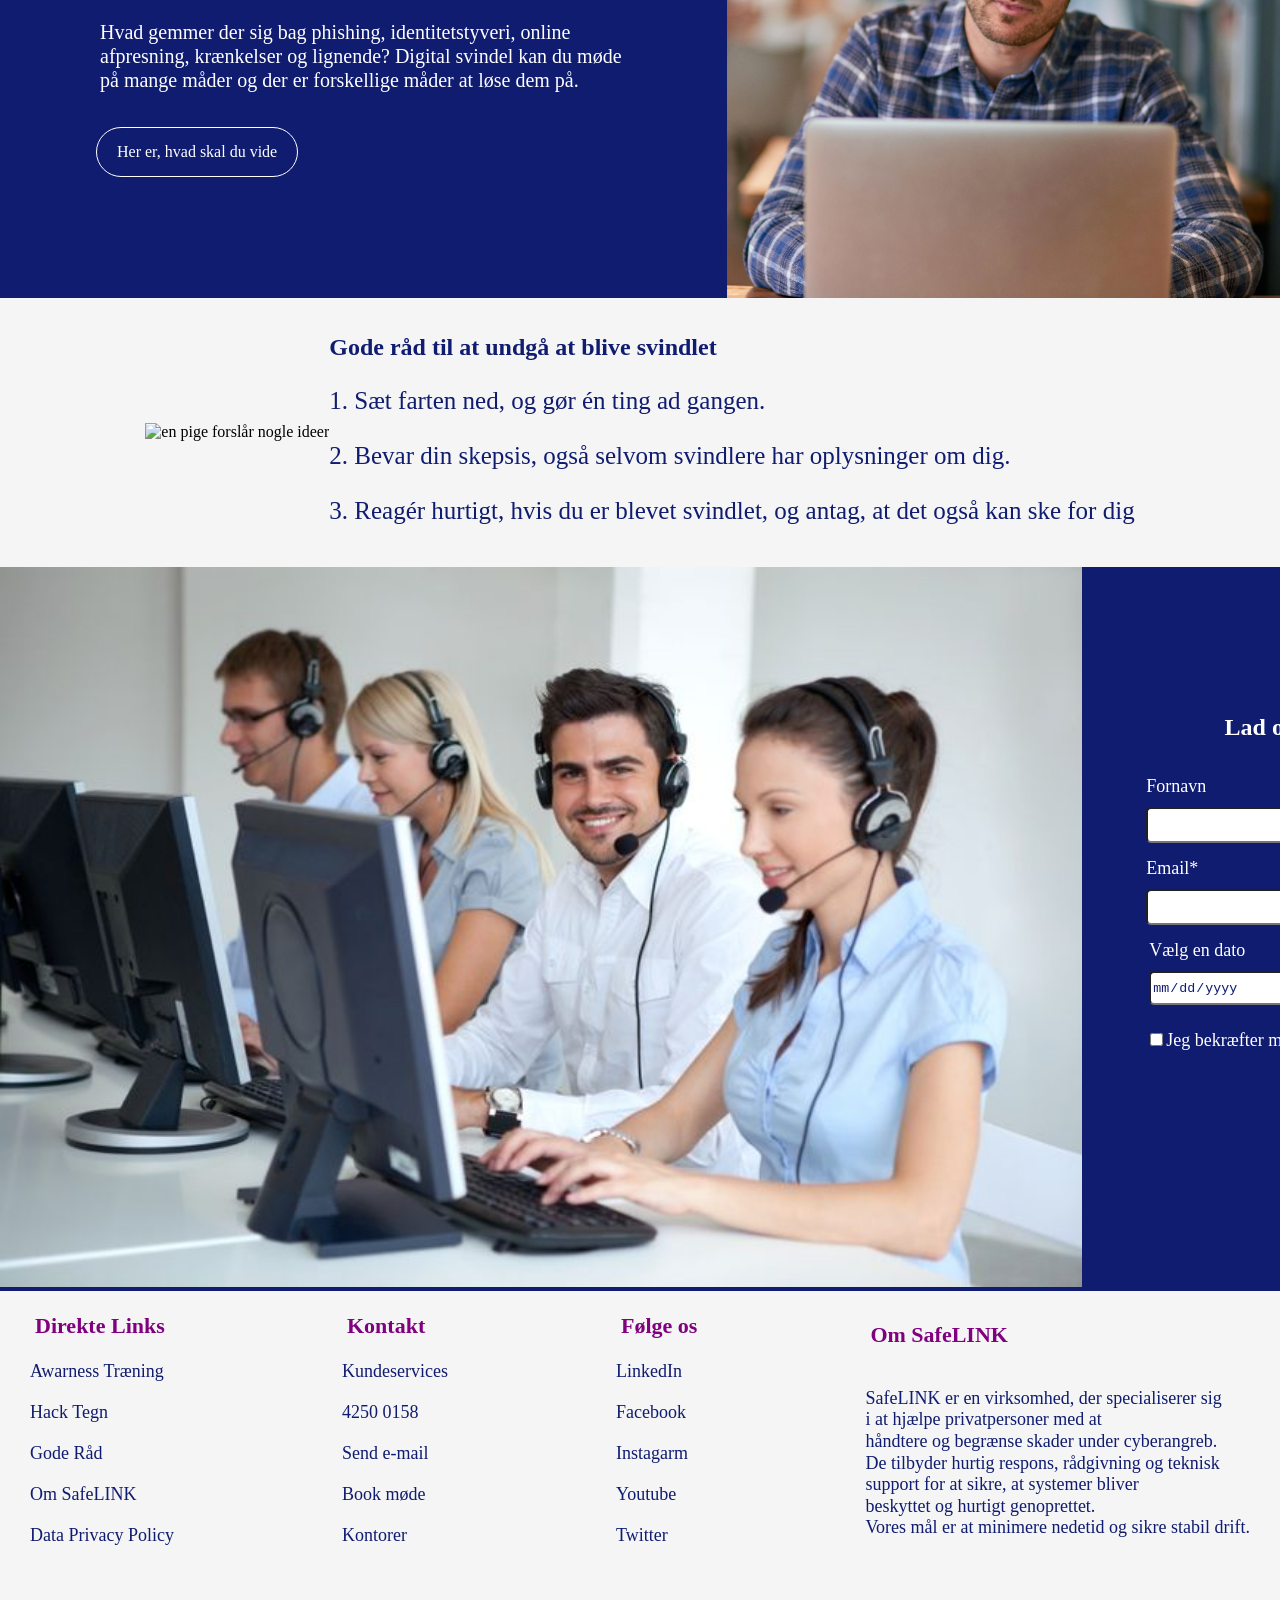
==== commit 6910c60e: "responsive2" ====
--- a/index.html
+++ b/index.html
@@ -111,30 +111,31 @@
         <!-- -------------------kontakt form sec------------------- -->
          <section class="kontakt-sec">
 
-            <!-- <div>
-                <img src="img/kontaktBillede1.jpg" alt="dame snakker med folk på telefon">
+            <div>
+                <img src="img/kontaktBillede1.jpg"  alt="dame snakker med folk på telefon">
 
-            </div> -->
-            <div class="kontaktBillede"></div>
+            </div>
+            
                 
             <div class="form-container">
                 <h2>Lad os Snakke IT-sikkerhed</h2>
                 <form action="#">
 
                 <div class="textbox-container">
-                <div><label for="fname" class="styl-lbl">Fornavn</label><input type="text" id="fname" name="fname" class="styl-txtbox"></div>
-                <div><label for="lname" class="styl-lbl">Efternavn</label><input type="text" id="lname" name="lname" class="styl-txtbox"></div>
+                <div><label for="fname" class="styl-lbl">Fornavn</label><input type="text" id="fname" name="fname"></div>
+                <div><label for="lname" class="styl-lbl">Efternavn</label><input type="text" id="lname" name="lname"></div>
+                
                 </div>
                 
 
                 <div class="textbox-container">
-                <div><label for="email" class="styl-lbl">Email*</label><input type="email" id="email" name="email" class="styl-txtbox"></div>
-                <div><label for="tele" class="styl-lbl">Telefon</label><input type="text" id="tele" name="tele" class="styl-txtbox"></div>
+                <div><label for="email" class="styl-lbl">Email*</label><input type="email" id="email" name="email"></div>
+                <div><label for="tele" class="styl-lbl">Telefon</label><input type="tel" id="tele" name="tele"></div>
                 </div>
 
                 <div class="textbox-container">
-                <div><label for="dto" class="styl-lbl">Vælg en dato</label><input type="date" id="dto" name="dto" class="styl-txtbox"></div>
-                <div><label for="tid" class="styl-lbl">Vælg en tid</label><input type="time" id="tele" name="tele" class="styl-txtbox"></div>
+                <div><label for="dto" class="styl-lbl">Vælg en dato</label><input type="date" id="dto" name="dto"></div>
+                <div><label for="tid" class="styl-lbl">Vælg en tid</label><input type="time" id="tele" name="tele"></div>
                 </div>
 
                 <div class="styl-chkbox">
@@ -152,7 +153,7 @@
          <!-- --------------footer------------ -->
 
          <footer class="footer-container">
-            <div>
+            <div id="diLink">
                 <h3>Direkte Links</h3>
                 <a href="#"><i class="fa-solid fa-brain"></i> Awarness Træning</a>
                 <a href="#"><i class="fa-solid fa-triangle-exclamation"></i> Hack Tegn</a>
@@ -180,7 +181,7 @@
                 <a href="#"><i class="fa-brands fa-x-twitter"></i> Twitter</a>
             </div>
 
-             <div>
+             <div id="omOs">
                 <h3 class="styl-omSafeLink">Om SafeLINK</h3>
                 <p>SafeLINK er en virksomhed, der specialiserer sig <br> i at hjælpe privatpersoner med at  <br>håndtere og begrænse skader under cyberangreb. <br> De tilbyder hurtig respons, rådgivning og teknisk <br> support for at sikre, at systemer bliver <br>beskyttet og hurtigt genoprettet. <br> Vores mål er at minimere nedetid og sikre stabil drift.</p>
 
--- a/css/style.css
+++ b/css/style.css
@@ -232,17 +232,16 @@
   background-color: #0F1C70;
   margin-top: 1em;
 }
-.kontakt-sec .kontaktBillede {
-  background-image: url(../img/kontaktBillede1.jpg);
-  background-repeat: no-repeat;
-  background-size: cover;
-  background-position: center;
+.kontakt-sec img {
+  height: 80vh;
 }
 .kontakt-sec .form-container {
   display: flex;
   justify-content: center;
   align-items: center;
   flex-direction: column;
+  margin-bottom: 3em;
+  margin-left: 4em;
 }
 .kontakt-sec .form-container h2 {
   color: #fff;
@@ -252,7 +251,6 @@
   justify-content: center;
   align-items: center;
   gap: 30px;
-  padding-left: 50px;
 }
 .kontakt-sec .form-container .textbox-container div {
   display: flex;
@@ -261,10 +259,9 @@
   flex-direction: column;
   gap: 10px;
 }
-.kontakt-sec .form-container .textbox-container .styl-txtbox {
-  width: 15vw;
+.kontakt-sec .form-container .textbox-container input[type=text], .kontakt-sec .form-container input[type=email], .kontakt-sec .form-container input[type=tel], .kontakt-sec .form-container input[type=date], .kontakt-sec .form-container input[type=time] {
+  width: 200px;
   height: 30px;
-  border: none;
   border-radius: 5px;
   color: #0F1C70;
 }
@@ -274,7 +271,6 @@
   padding-top: 15px;
 }
 .kontakt-sec .form-container .styl-chkbox {
-  margin-left: 50px;
   padding-top: 25px;
 }
 .kontakt-sec .form-container .styl-suBtn {
@@ -285,8 +281,8 @@
   text-decoration: none;
   color: #fff;
   background-color: #0F1C70;
-  margin-left: 200px;
-  margin-top: 40px;
+  margin-left: 12em;
+  margin-top: 2em;
 }
 .kontakt-sec .form-container .styl-suBtn:hover {
   background-color: purple;
@@ -386,13 +382,17 @@
 
 /* tablet og  mobile  */
 @media screen and (max-width: 768px) {
-  #bars {
+  nav #bars {
     display: block;
-  }
-  ul li {
+    color: #0F1C70;
+    font-size: 25px;
+    border: none;
+    background-color: #F5F5F5;
+  }
+  nav ul li {
     display: none;
   }
-  #hotline {
+  nav #hotline {
     display: none;
   }
   .styl-video {
@@ -402,7 +402,7 @@
     padding: 15px 0px 15px 8px;
     font-size: 15px;
     top: 12em;
-    left: 5em;
+    left: 3em;
   }
   .styl-heroOverskrift .styl-btn {
     border: solid 1px #fff;
@@ -449,9 +449,22 @@
   .kontakt-sec {
     flex-wrap: wrap;
   }
-  .kontakt-sec .kontaktBillede {
-    width: 100%;
-    justify-content: center;
+  .kontakt-sec img {
+    display: none;
+  }
+  .kontakt-sec .form-container {
+    margin-left: 2em;
+  }
+  .footer-container {
+    display: flex;
+    justify-content: space-around;
+    align-items: center;
+  }
+  .footer-container #diLink {
+    display: none;
+  }
+  .footer-container #omOs {
+    display: none;
   }
 }
 /* medium devices (lanscape tablet 768px and up) *//*# sourceMappingURL=style.css.map */
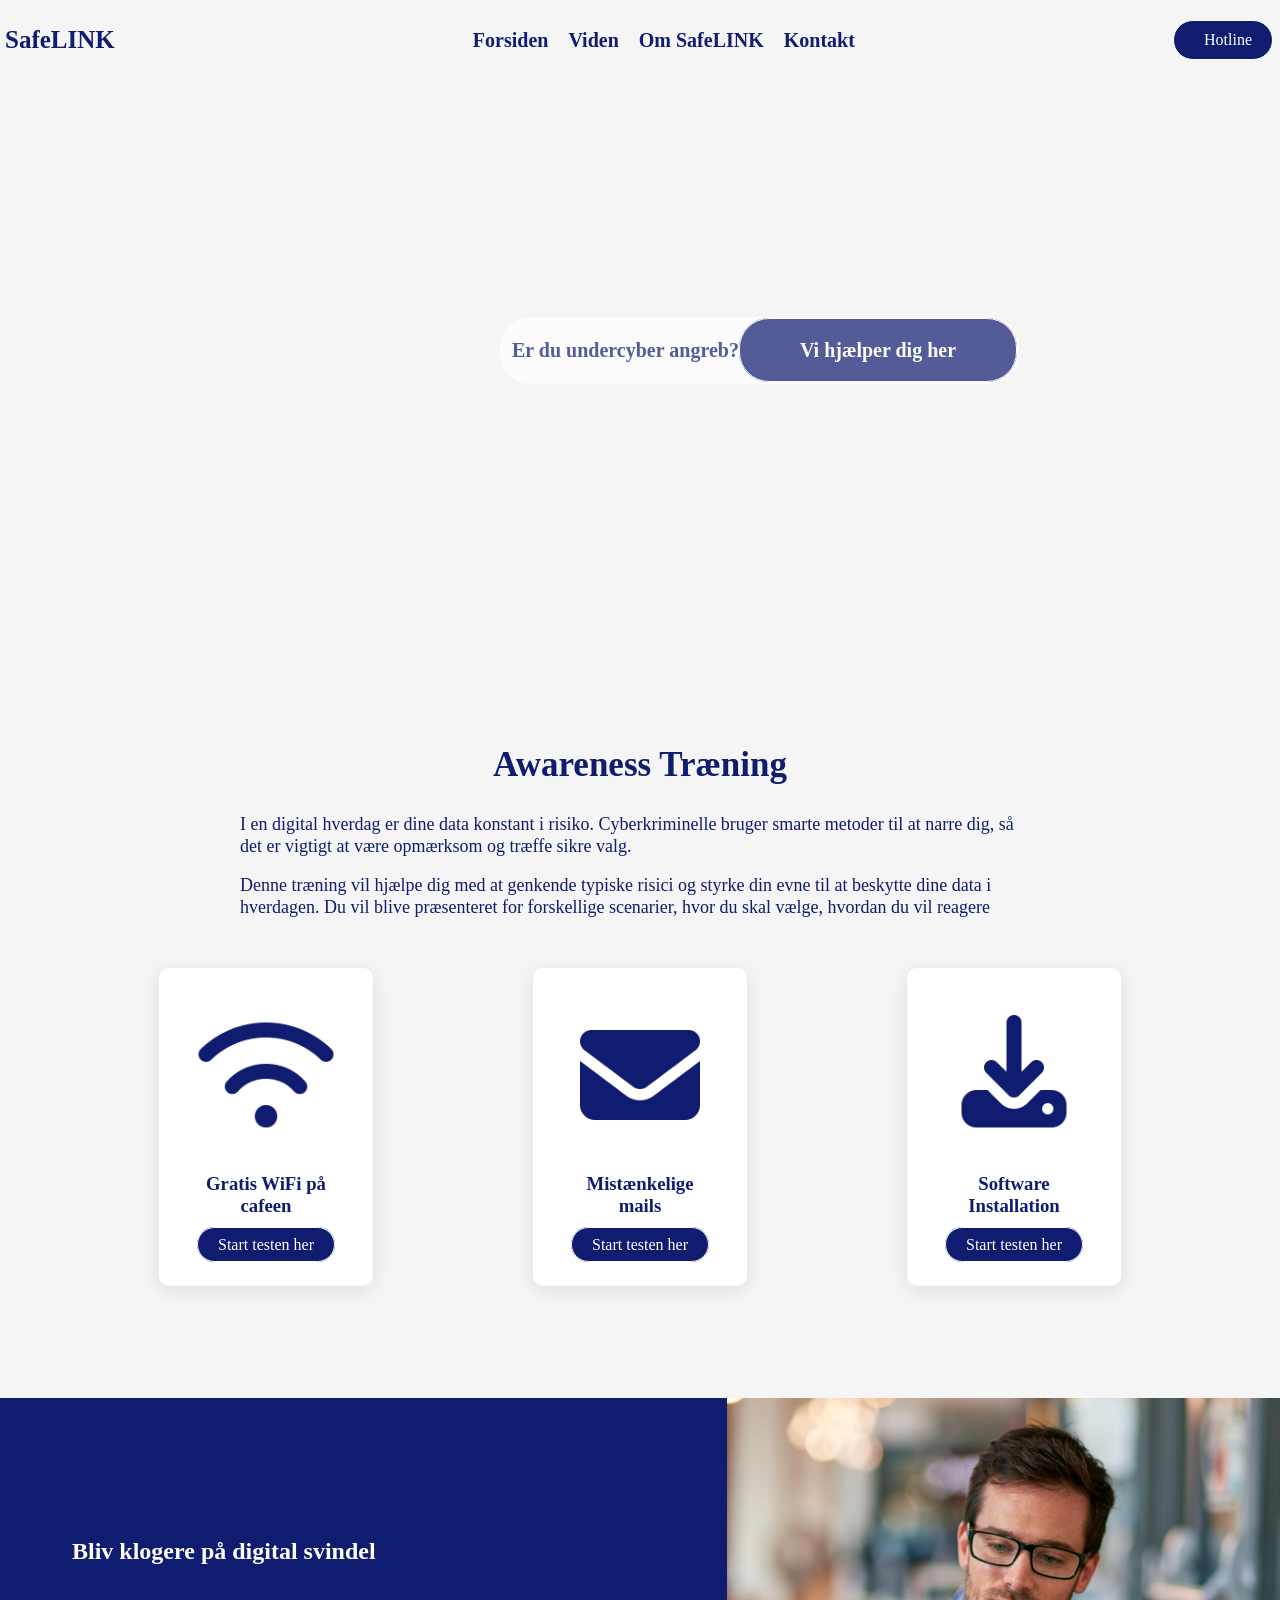
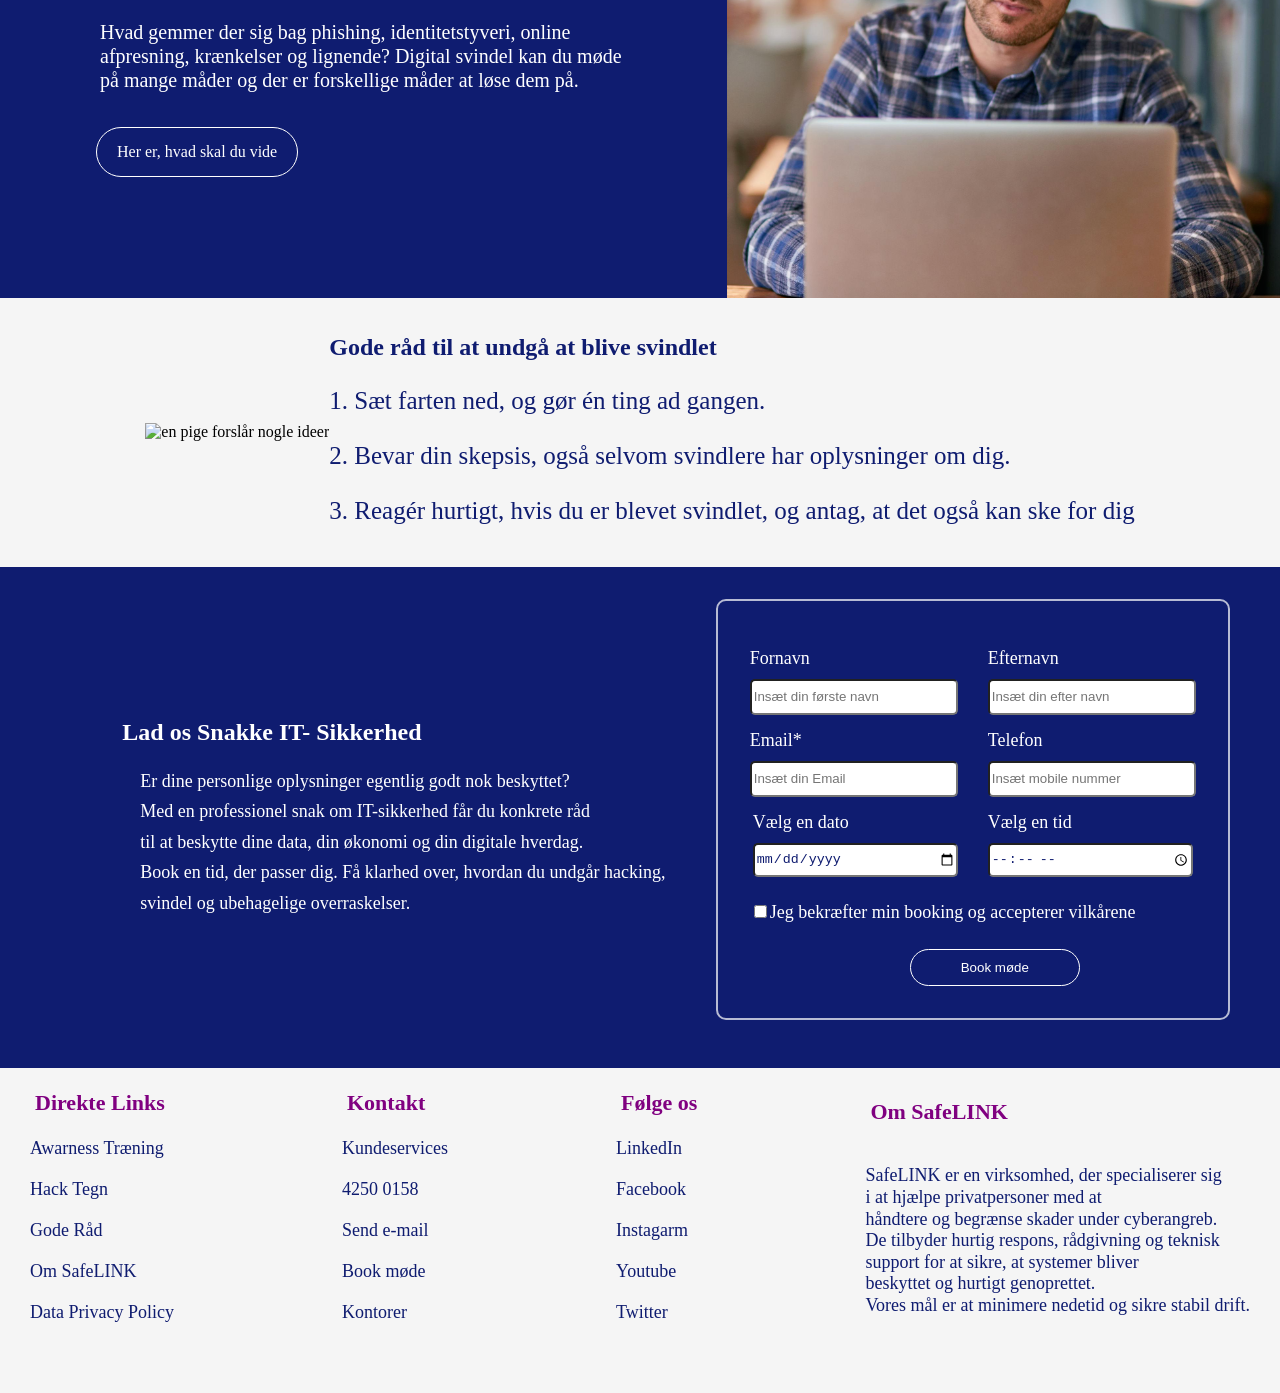
==== commit a955e760: "a" ====
--- a/index.html
+++ b/index.html
@@ -111,35 +111,35 @@
         <!-- -------------------kontakt form sec------------------- -->
          <section class="kontakt-sec">
 
+    
             <div>
-                <img src="img/kontaktBillede1.jpg"  alt="dame snakker med folk på telefon">
-
+                <h1>Lad os Snakke IT- Sikkerhed</h1>
+                <p>Er dine personlige oplysninger egentlig godt nok beskyttet?<br> Med en professionel snak om IT-sikkerhed får du konkrete råd <br> til at beskytte dine data, din økonomi og din digitale hverdag. <br> Book en tid, der passer dig. Få klarhed over, hvordan du undgår hacking, <br> svindel og ubehagelige overraskelser.</p>
             </div>
             
                 
             <div class="form-container">
-                <h2>Lad os Snakke IT-sikkerhed</h2>
                 <form action="#">
 
                 <div class="textbox-container">
-                <div><label for="fname" class="styl-lbl">Fornavn</label><input type="text" id="fname" name="fname"></div>
-                <div><label for="lname" class="styl-lbl">Efternavn</label><input type="text" id="lname" name="lname"></div>
+                <div><label for="fname" class="styl-lbl">Fornavn</label><input type="text" id="fname" name="fname" placeholder="Insæt din første navn" required></div>
+                <div><label for="lname" class="styl-lbl">Efternavn</label><input type="text" id="lname" name="lname" placeholder="Insæt din efter navn" required></div>
                 
                 </div>
                 
 
                 <div class="textbox-container">
-                <div><label for="email" class="styl-lbl">Email*</label><input type="email" id="email" name="email"></div>
-                <div><label for="tele" class="styl-lbl">Telefon</label><input type="tel" id="tele" name="tele"></div>
+                <div><label for="email" class="styl-lbl">Email*</label><input type="email" id="email" name="email" placeholder="Insæt din Email"></div>
+                <div><label for="tele" class="styl-lbl">Telefon</label><input type="tel" id="tele" name="tele" placeholder="Insæt mobile nummer" required></div>
                 </div>
 
                 <div class="textbox-container">
-                <div><label for="dto" class="styl-lbl">Vælg en dato</label><input type="date" id="dto" name="dto"></div>
-                <div><label for="tid" class="styl-lbl">Vælg en tid</label><input type="time" id="tele" name="tele"></div>
+                <div><label for="dto" class="styl-lbl" required>Vælg en dato</label><input type="date" id="dto" name="dto"></div>
+                <div><label for="tid" class="styl-lbl">Vælg en tid</label><input type="time" id="tele" name="tele" required></div>
                 </div>
 
                 <div class="styl-chkbox">
-                    <input type="checkbox"><label for="agree" class="styl-lbl">Jeg bekræfter min booking og accepterer vilkårene</label>
+                    <input type="checkbox" id="Agree" name="Agree" required><label for="agree" class="styl-lbl">Jeg bekræfter min booking og accepterer vilkårene</label>
                 </div>
 
                 <!-- <label for="submt" ></label><input type="submit" id="submt" name="submt" class="styl-suBtn" value="Book"> -->
--- a/css/style.css
+++ b/css/style.css
@@ -77,6 +77,12 @@
   text-decoration: none;
   color: #fff;
   background-color: #0F1C70;
+}
+nav .styl-hotline btn:hover {
+  background-color: purple;
+  border: solid 1px #fff;
+}
+nav .styl-hotline {
   margin-right: 7px;
 }
 nav .styl-hotline:hover {
@@ -116,6 +122,10 @@
   color: #fff;
   background-color: #0F1C70;
 }
+.styl-btn btn:hover {
+  background-color: purple;
+  border: solid 1px #fff;
+}
 .styl-btn .styl-btn:hover {
   background-color: purple;
 }
@@ -158,6 +168,10 @@
   text-decoration: none;
   color: #fff;
   background-color: #0F1C70;
+}
+.test-container a btn:hover {
+  background-color: purple;
+  border: solid 1px #fff;
 }
 .test-container a a:hover {
   background-color: purple;
@@ -202,6 +216,12 @@
   text-decoration: none;
   color: #fff;
   background-color: #0F1C70;
+}
+.blivKlogere-sec a btn:hover {
+  background-color: purple;
+  border: solid 1px #fff;
+}
+.blivKlogere-sec a {
   margin-left: 6em;
 }
 .blivKlogere-sec a a:hover {
@@ -227,24 +247,30 @@
 
 .kontakt-sec {
   display: flex;
-  justify-content: flex-start;
+  justify-content: space-evenly;
   align-items: center;
   background-color: #0F1C70;
   margin-top: 1em;
 }
-.kontakt-sec img {
-  height: 80vh;
+.kontakt-sec h1 {
+  color: #fff;
+  padding-left: 3em;
+}
+.kontakt-sec p {
+  color: #fff;
+  padding-left: 5em;
+  line-height: 1.7;
 }
 .kontakt-sec .form-container {
   display: flex;
   justify-content: center;
   align-items: center;
+  border: solid 2px rgba(255, 255, 255, 0.7);
+  padding: 2em 2em;
+  border-radius: 10px;
   flex-direction: column;
   margin-bottom: 3em;
-  margin-left: 4em;
-}
-.kontakt-sec .form-container h2 {
-  color: #fff;
+  margin-top: 2em;
 }
 .kontakt-sec .form-container .textbox-container {
   display: flex;
@@ -281,6 +307,12 @@
   text-decoration: none;
   color: #fff;
   background-color: #0F1C70;
+}
+.kontakt-sec .form-container .styl-suBtn btn:hover {
+  background-color: purple;
+  border: solid 1px #fff;
+}
+.kontakt-sec .form-container .styl-suBtn {
   margin-left: 12em;
   margin-top: 2em;
 }
@@ -382,6 +414,9 @@
 
 /* tablet og  mobile  */
 @media screen and (max-width: 768px) {
+  nav ul {
+    display: none;
+  }
   nav #bars {
     display: block;
     color: #0F1C70;
@@ -389,11 +424,17 @@
     border: none;
     background-color: #F5F5F5;
   }
-  nav ul li {
-    display: none;
-  }
-  nav #hotline {
-    display: none;
+  nav .show {
+    display: block;
+    position: absolute;
+    top: 63px;
+    background-color: #F5F5F5;
+    width: 100%;
+  }
+  nav button#bars {
+    background-color: #F5F5F5;
+    border: none;
+    color: #0F1C70;
   }
   .styl-video {
     height: 300px;
@@ -413,6 +454,10 @@
     color: #fff;
     background-color: #0F1C70;
   }
+  .styl-heroOverskrift .styl-btn btn:hover {
+    background-color: purple;
+    border: solid 1px #fff;
+  }
   .awa-sec {
     padding: 2em 5em;
   }
@@ -430,7 +475,7 @@
     gap: 5px;
   }
   .blivKlogere-sec .text-container h1 {
-    font-size: 30px;
+    font-size: 22px;
   }
   .blivKlogere-sec a {
     margin-bottom: 20px;
@@ -467,4 +512,77 @@
     display: none;
   }
 }
-/* medium devices (lanscape tablet 768px and up) *//*# sourceMappingURL=style.css.map */+/* medium devices (lanscape tablet 768px and up) */
+@media screen and (min-width: 768px) and (max-width: 1180px) {
+  .styl-video {
+    height: 400px;
+  }
+  .styl-heroOverskrift {
+    padding: 15px 0px 15px 8px;
+    font-size: 15px;
+    top: 15em;
+    left: 20em;
+  }
+  .styl-heroOverskrift .styl-btn {
+    border: solid 1px #fff;
+    border-radius: 30px;
+    text-align: center;
+    padding: 15px 60px 15px 60px;
+    text-decoration: none;
+    color: #fff;
+    background-color: #0F1C70;
+  }
+  .styl-heroOverskrift .styl-btn btn:hover {
+    background-color: purple;
+    border: solid 1px #fff;
+  }
+  .awa-sec {
+    padding: 2em 5em;
+  }
+  .awa-sec p {
+    text-align: center;
+  }
+  .awa-sec h1 {
+    font-size: 30px;
+  }
+  .awa-sec .test-container {
+    flex-shrink: 3;
+    gap: 2em;
+  }
+  .blivKlogere-sec {
+    flex-shrink: 3;
+  }
+  .blivKlogere-sec .text-container {
+    gap: 5px;
+  }
+  .blivKlogere-sec .text-container h1 {
+    padding: 0px 1em;
+  }
+  .blivKlogere-sec .text-container p {
+    padding: 0 2em;
+  }
+  .blivKlogere-sec a {
+    margin-bottom: 20px;
+  }
+  .godeRåd-sec {
+    margin-top: 1em;
+  }
+  .godeRåd-sec img {
+    height: 400px;
+    width: 400px;
+  }
+  .godeRåd-sec h1 {
+    font-size: 22px;
+  }
+  .godeRåd-sec p {
+    font-size: 20px;
+  }
+  .footer-container {
+    display: flex;
+    justify-content: space-around;
+    align-items: center;
+  }
+  .footer-container #omOs {
+    display: none;
+  }
+}/*# sourceMappingURL=style.css.map */
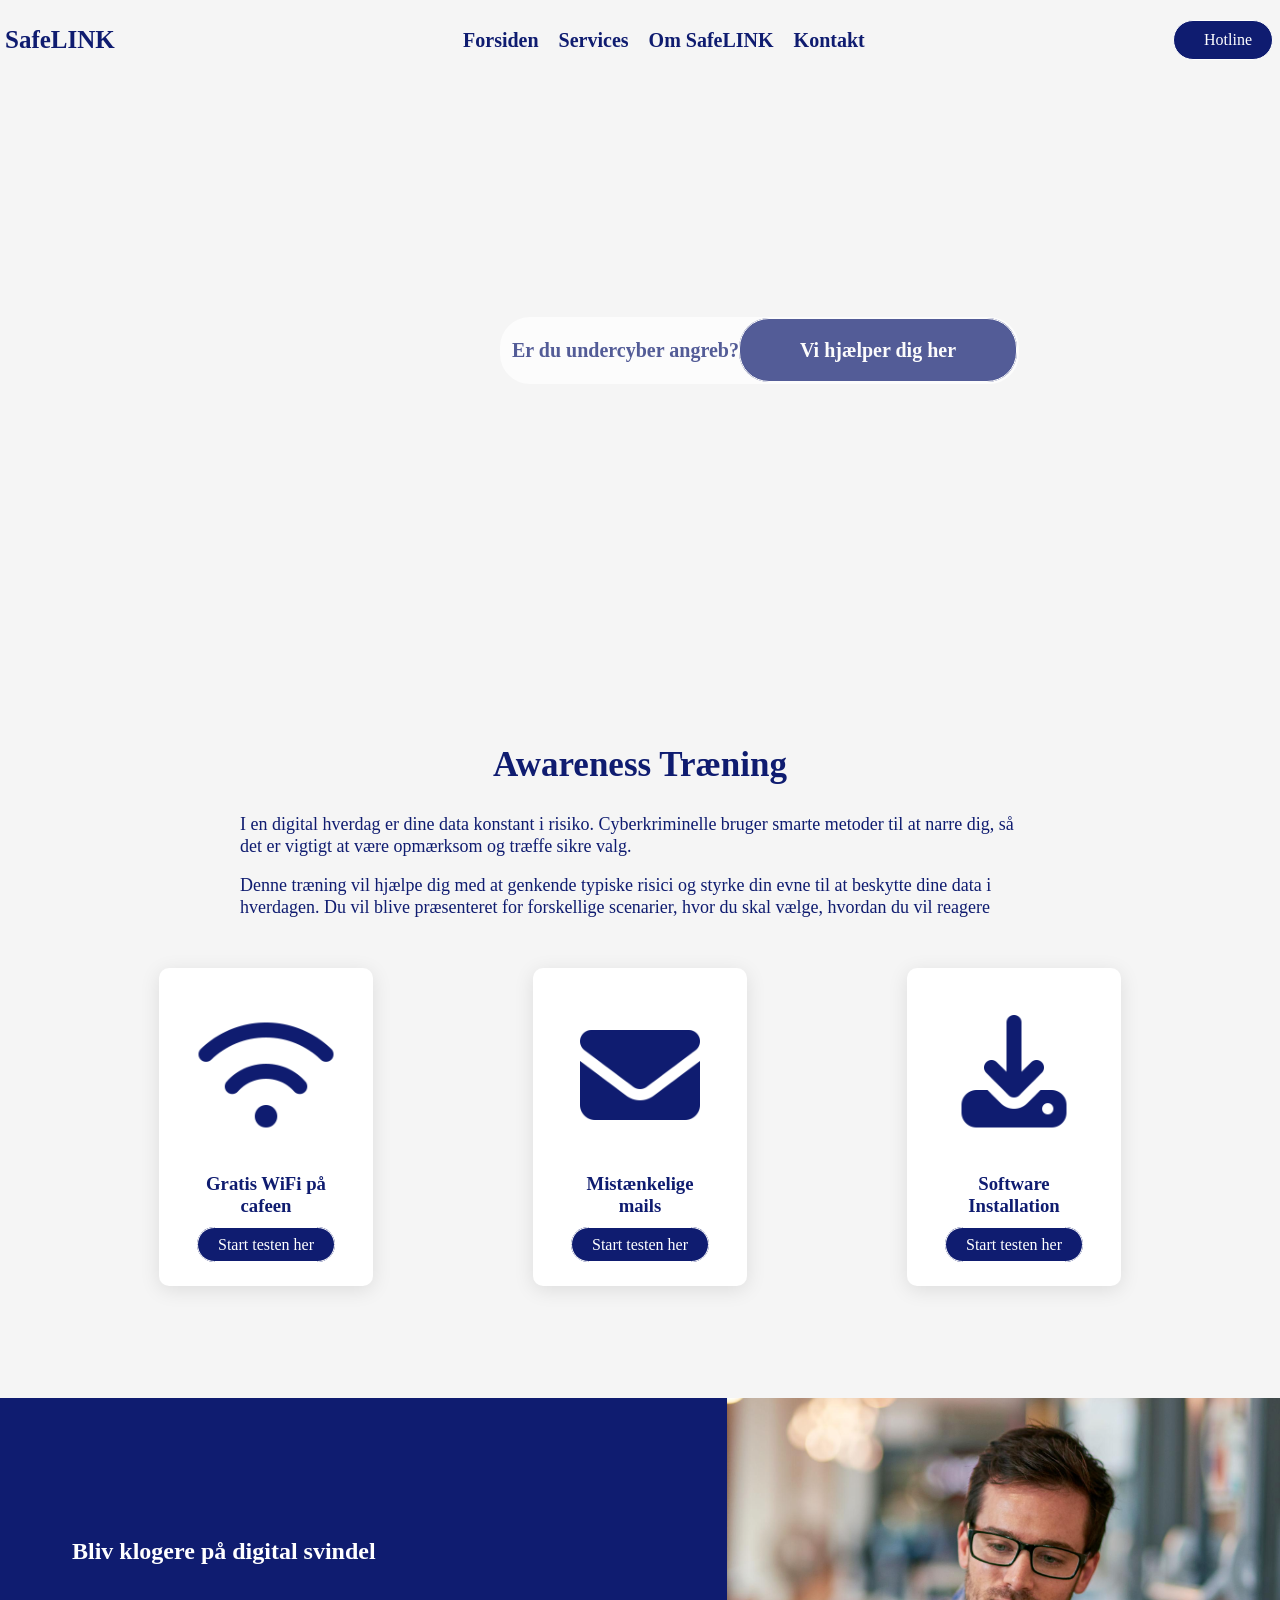
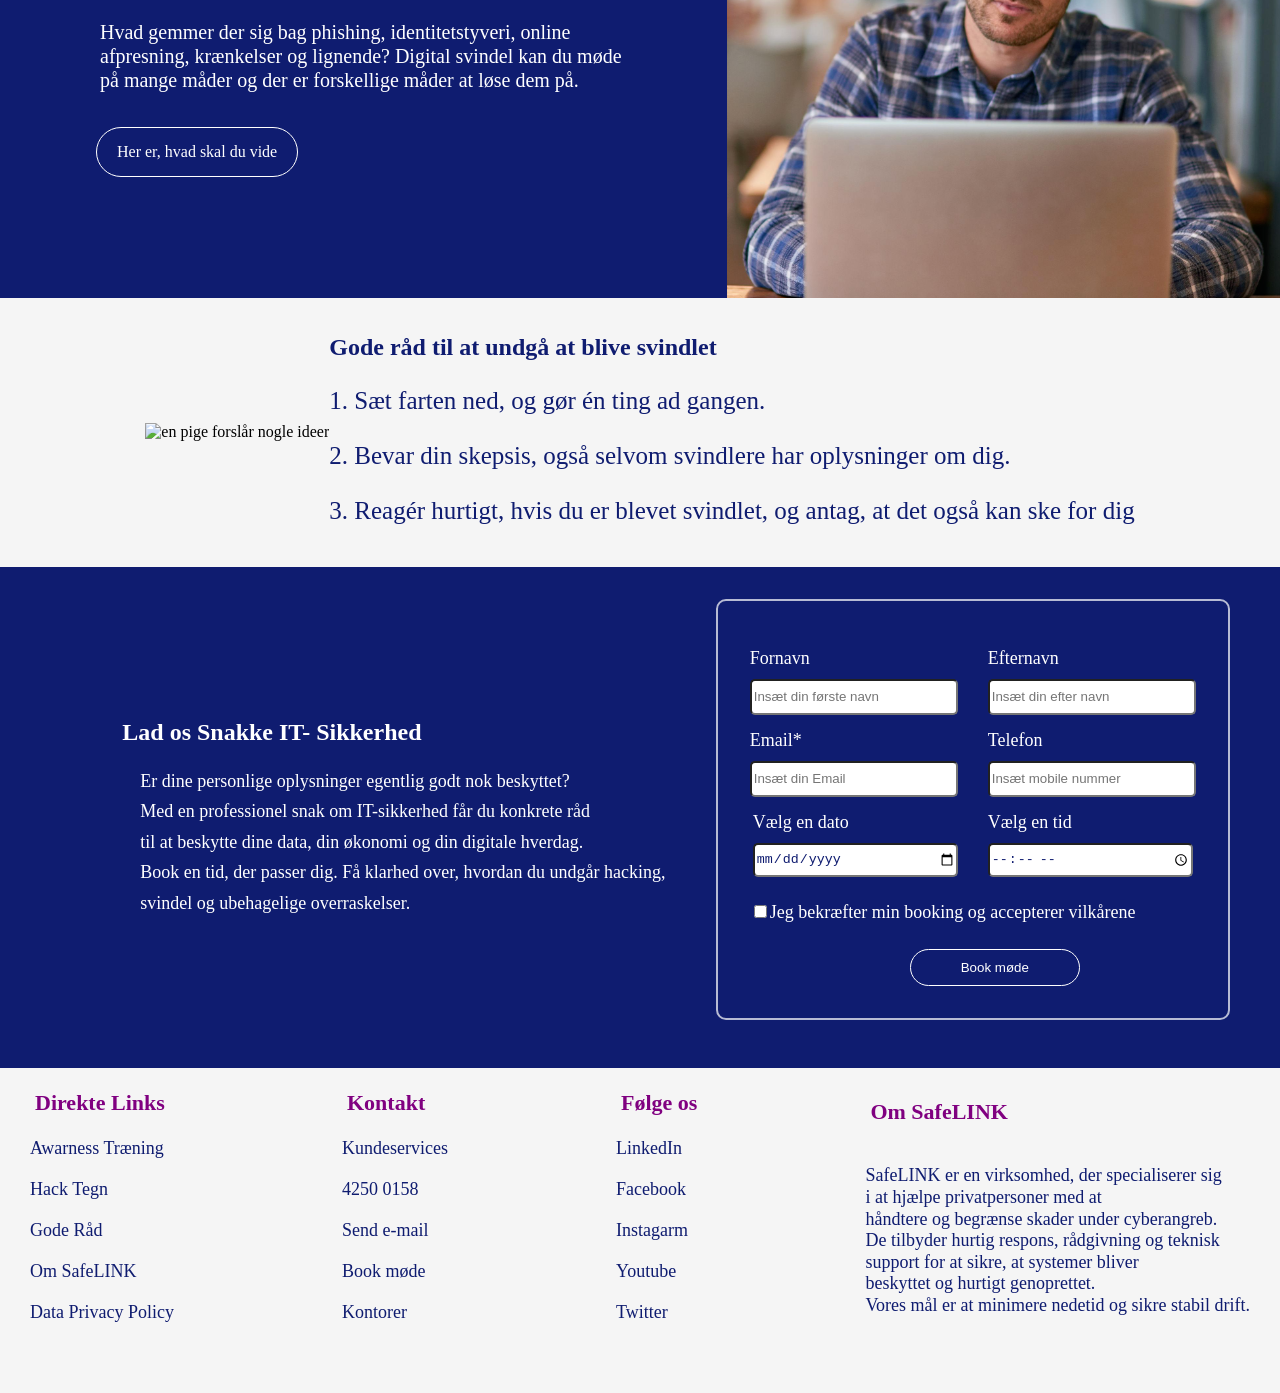
==== commit e0b9f4c6: "retter små ting før aflevering" ====
--- a/index.html
+++ b/index.html
@@ -16,7 +16,7 @@
             <p><a href="index.html">SafeLINK</a></p>
             <ul>
                 <li><a href="index.html">Forsiden</a></li>
-                <li><a href="viden.html">Viden</a></li>
+                <li><a href="viden.html">Services</a></li>
                 <li><a href="#">Om SafeLINK</a></li>
                 <li><a href="#">Kontakt</a></li>
                
@@ -58,7 +58,7 @@
                 <div>
                     <img src="img/wifi-solid.png" alt="wifi">
                     <h3>Gratis WiFi på cafeen</h3>
-                    <a href="test.html">Start testen her</a>
+                    <a href="test2.html">Start testen her</a>
                 </div>
 
                 <div>
--- a/css/style.css
+++ b/css/style.css
@@ -78,15 +78,12 @@
   color: #fff;
   background-color: #0F1C70;
 }
-nav .styl-hotline btn:hover {
+nav .styl-hotline:hover {
   background-color: purple;
   border: solid 1px #fff;
 }
 nav .styl-hotline {
   margin-right: 7px;
-}
-nav .styl-hotline:hover {
-  background-color: purple;
 }
 nav .fa-phone {
   color: white;
@@ -122,12 +119,9 @@
   color: #fff;
   background-color: #0F1C70;
 }
-.styl-btn btn:hover {
+.styl-btn:hover {
   background-color: purple;
   border: solid 1px #fff;
-}
-.styl-btn .styl-btn:hover {
-  background-color: purple;
 }
 
 .awa-sec {
@@ -169,12 +163,9 @@
   color: #fff;
   background-color: #0F1C70;
 }
-.test-container a btn:hover {
+.test-container a:hover {
   background-color: purple;
   border: solid 1px #fff;
-}
-.test-container a a:hover {
-  background-color: purple;
 }
 
 .blivKlogere-sec {
@@ -217,15 +208,12 @@
   color: #fff;
   background-color: #0F1C70;
 }
-.blivKlogere-sec a btn:hover {
+.blivKlogere-sec a:hover {
   background-color: purple;
   border: solid 1px #fff;
 }
 .blivKlogere-sec a {
   margin-left: 6em;
-}
-.blivKlogere-sec a a:hover {
-  background-color: purple;
 }
 
 .godeRåd-sec {
@@ -308,17 +296,13 @@
   color: #fff;
   background-color: #0F1C70;
 }
-.kontakt-sec .form-container .styl-suBtn btn:hover {
+.kontakt-sec .form-container .styl-suBtn:hover {
   background-color: purple;
   border: solid 1px #fff;
 }
 .kontakt-sec .form-container .styl-suBtn {
   margin-left: 12em;
   margin-top: 2em;
-}
-.kontakt-sec .form-container .styl-suBtn:hover {
-  background-color: purple;
-  border: solid 2px purple;
 }
 
 .footer-container {
@@ -346,7 +330,7 @@
   padding-bottom: 20px;
   font-size: 18px;
 }
-.footer-container div a a:hover {
+.footer-container div a:hover {
   color: purple;
 }
 .footer-container div .styl-omSafeLink {
@@ -354,11 +338,16 @@
 }
 
 .styl-gåTilbage {
-  margin-top: 50px;
+  text-align: center;
+  margin-top: 2em;
 }
 .styl-gåTilbage a {
   text-decoration: none;
   color: #0F1C70;
+}
+.styl-gåTilbage a:hover {
+  text-decoration: underline;
+  color: purple;
 }
 
 .styl-GWPC {
@@ -383,33 +372,82 @@
   height: 50vh;
   width: 100%;
 }
-.gratis-wifi-sec .test-options {
-  display: flex;
-  justify-content: center;
-  align-items: center;
-  flex-direction: column;
-}
-.gratis-wifi-sec .test-options p {
+.gratis-wifi-sec .level {
+  display: flex;
+  justify-content: center;
+  align-items: center;
+  flex-direction: column;
+  align-items: center;
+  display: none;
+}
+.gratis-wifi-sec .level.activee {
+  display: flex;
+}
+.gratis-wifi-sec .level p {
   font-size: 18px;
-  padding-bottom: 40px;
-  text-align: center;
-  line-height: 35px;
-}
-.gratis-wifi-sec .test-options div {
-  display: flex;
-  justify-content: center;
-  align-items: center;
-  flex-direction: column;
-  gap: 20px;
-}
-.gratis-wifi-sec .test-options div button {
+  padding-bottom: 5px;
+  text-align: center;
+  line-height: 20px;
+  margin-left: 20px;
+}
+.gratis-wifi-sec .level div {
+  display: flex;
+  justify-content: center;
+  align-items: center;
+  flex-direction: column;
+}
+.gratis-wifi-sec .level div .styl-login {
+  display: flex;
+  justify-content: center;
+  align-items: center;
+  flex-direction: column;
+  gap: 10px;
+}
+.gratis-wifi-sec .level div .bttn {
   width: 200px;
   height: 40px;
   color: #0F1C70;
   font-size: 14px;
   font-weight: bold;
   background-color: #fff;
+  border: 2px solid #0F1C70;
   border-radius: 5px;
+  display: flex;
+  justify-content: center;
+  align-items: center;
+  flex-direction: column;
+  margin-bottom: 20px;
+}
+.gratis-wifi-sec .level div label {
+  font-size: 20px;
+}
+.gratis-wifi-sec .level div input[type=text], .gratis-wifi-sec .level div input[type=email] {
+  width: 300px;
+  height: 30px;
+  border: 2px solid #0F1C70;
+  border-radius: 5px;
+}
+.gratis-wifi-sec .level div #eror {
+  color: red;
+}
+.gratis-wifi-sec .level div .welcome {
+  color: purple;
+}
+.gratis-wifi-sec .level div span {
+  font-weight: bold;
+}
+.gratis-wifi-sec .level div h2 {
+  text-align: center;
+  font-size: 22px;
+}
+.gratis-wifi-sec .level div .ops {
+  color: red;
+}
+.gratis-wifi-sec .level div .paspå {
+  color: rgb(243, 193, 11);
+}
+.gratis-wifi-sec .level div .godtvælg {
+  color: green;
 }
 
 /* tablet og  mobile  */
@@ -454,12 +492,12 @@
     color: #fff;
     background-color: #0F1C70;
   }
-  .styl-heroOverskrift .styl-btn btn:hover {
+  .styl-heroOverskrift .styl-btn:hover {
     background-color: purple;
     border: solid 1px #fff;
   }
   .awa-sec {
-    padding: 2em 5em;
+    padding: 2em 2em;
   }
   .awa-sec h1 {
     font-size: 30px;
@@ -468,17 +506,28 @@
     flex-wrap: wrap;
     gap: 2em;
   }
+  .awa-sec .test-container div {
+    width: 100%;
+  }
+  .awa-sec .test-container a {
+    display: block;
+  }
   .blivKlogere-sec {
     flex-wrap: wrap;
   }
   .blivKlogere-sec .text-container {
     gap: 5px;
+    order: 2;
   }
   .blivKlogere-sec .text-container h1 {
     font-size: 22px;
+    margin-left: auto;
+    margin-right: auto;
   }
   .blivKlogere-sec a {
     margin-bottom: 20px;
+    margin-left: auto;
+    margin-right: auto;
   }
   .godeRåd-sec {
     flex-wrap: wrap;
@@ -492,13 +541,23 @@
     margin-left: 10px;
   }
   .kontakt-sec {
+    display: flex;
+    justify-content: center;
+    align-items: center;
     flex-wrap: wrap;
   }
-  .kontakt-sec img {
-    display: none;
+  .kontakt-sec h1 {
+    font-size: 25px;
+    padding-left: 1em;
+  }
+  .kontakt-sec p {
+    padding: 1em;
   }
   .kontakt-sec .form-container {
-    margin-left: 2em;
+    display: flex;
+    justify-content: flex-start;
+    align-items: center;
+    padding: 1em 1em;
   }
   .footer-container {
     display: flex;
@@ -510,6 +569,23 @@
   }
   .footer-container #omOs {
     display: none;
+  }
+  .gratis-wifi-sec {
+    flex-wrap: wrap;
+    gap: 0em;
+    height: 140vh;
+    width: auto;
+    margin-left: 5em;
+    margin-right: 5em;
+    margin-top: 1em;
+    padding: 1em 1em;
+  }
+  .gratis-wifi-sec div img {
+    height: 35vh;
+    width: auto;
+  }
+  .gratis-wifi-sec .test-options p {
+    font-size: 18px;
   }
 }
 /* medium devices (lanscape tablet 768px and up) */
@@ -532,7 +608,7 @@
     color: #fff;
     background-color: #0F1C70;
   }
-  .styl-heroOverskrift .styl-btn btn:hover {
+  .styl-heroOverskrift .styl-btn:hover {
     background-color: purple;
     border: solid 1px #fff;
   }
@@ -576,6 +652,25 @@
   }
   .godeRåd-sec p {
     font-size: 20px;
+  }
+  .kontakt-sec {
+    display: flex;
+    justify-content: center;
+    align-items: center;
+    flex-shrink: 1;
+    padding-right: 2em;
+  }
+  .kontakt-sec h1 {
+    font-size: 20px;
+    padding-left: 1em;
+  }
+  .kontakt-sec p {
+    font-size: 17px;
+    padding: 1em;
+  }
+  .kontakt-sec .form-container {
+    padding: 1em 1em;
+    margin-right: 1em;
   }
   .footer-container {
     display: flex;
@@ -585,4 +680,17 @@
   .footer-container #omOs {
     display: none;
   }
+  .gratis-wifi-sec {
+    flex-shrink: 1;
+    gap: 2em;
+    width: auto;
+    margin-left: 5em;
+    margin-right: 5em;
+    margin-top: 1em;
+  }
+  .gratis-wifi-sec div img {
+    height: 40vh;
+    width: auto;
+    padding-left: 2em;
+  }
 }/*# sourceMappingURL=style.css.map */
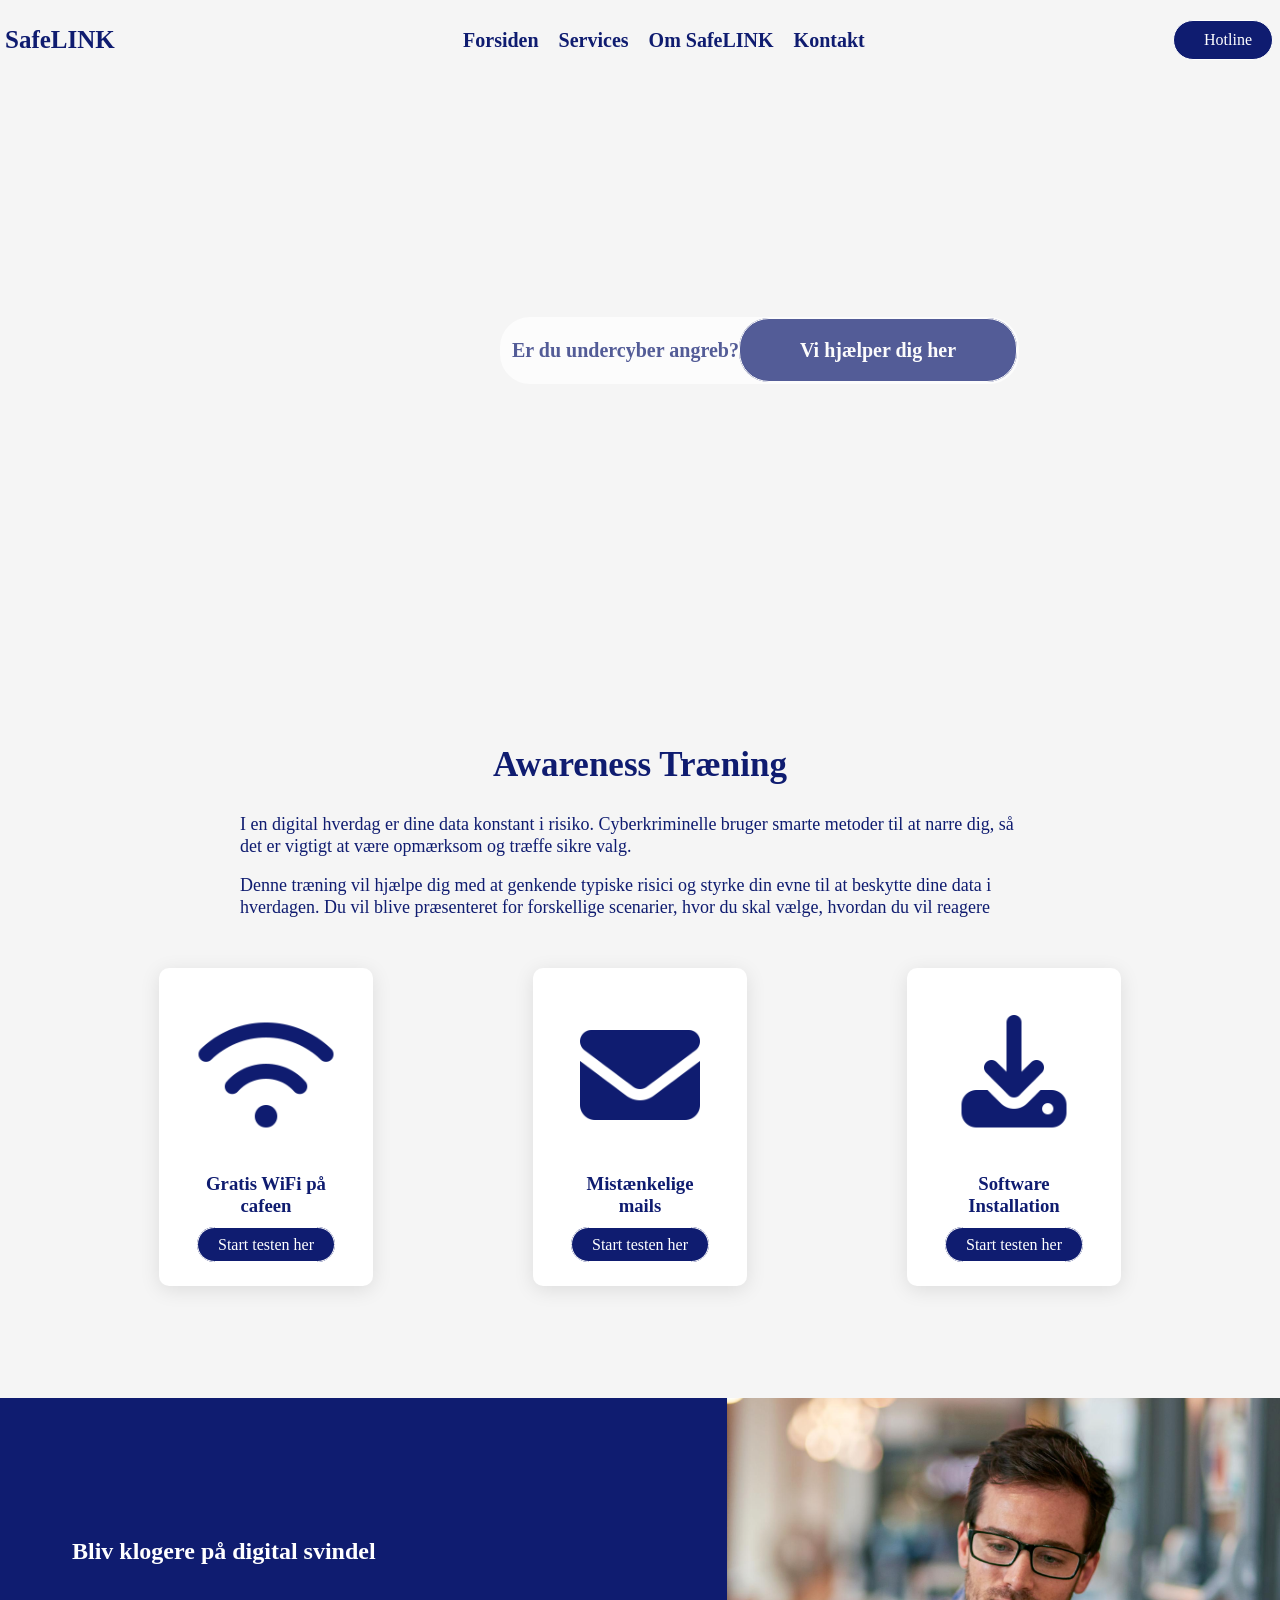
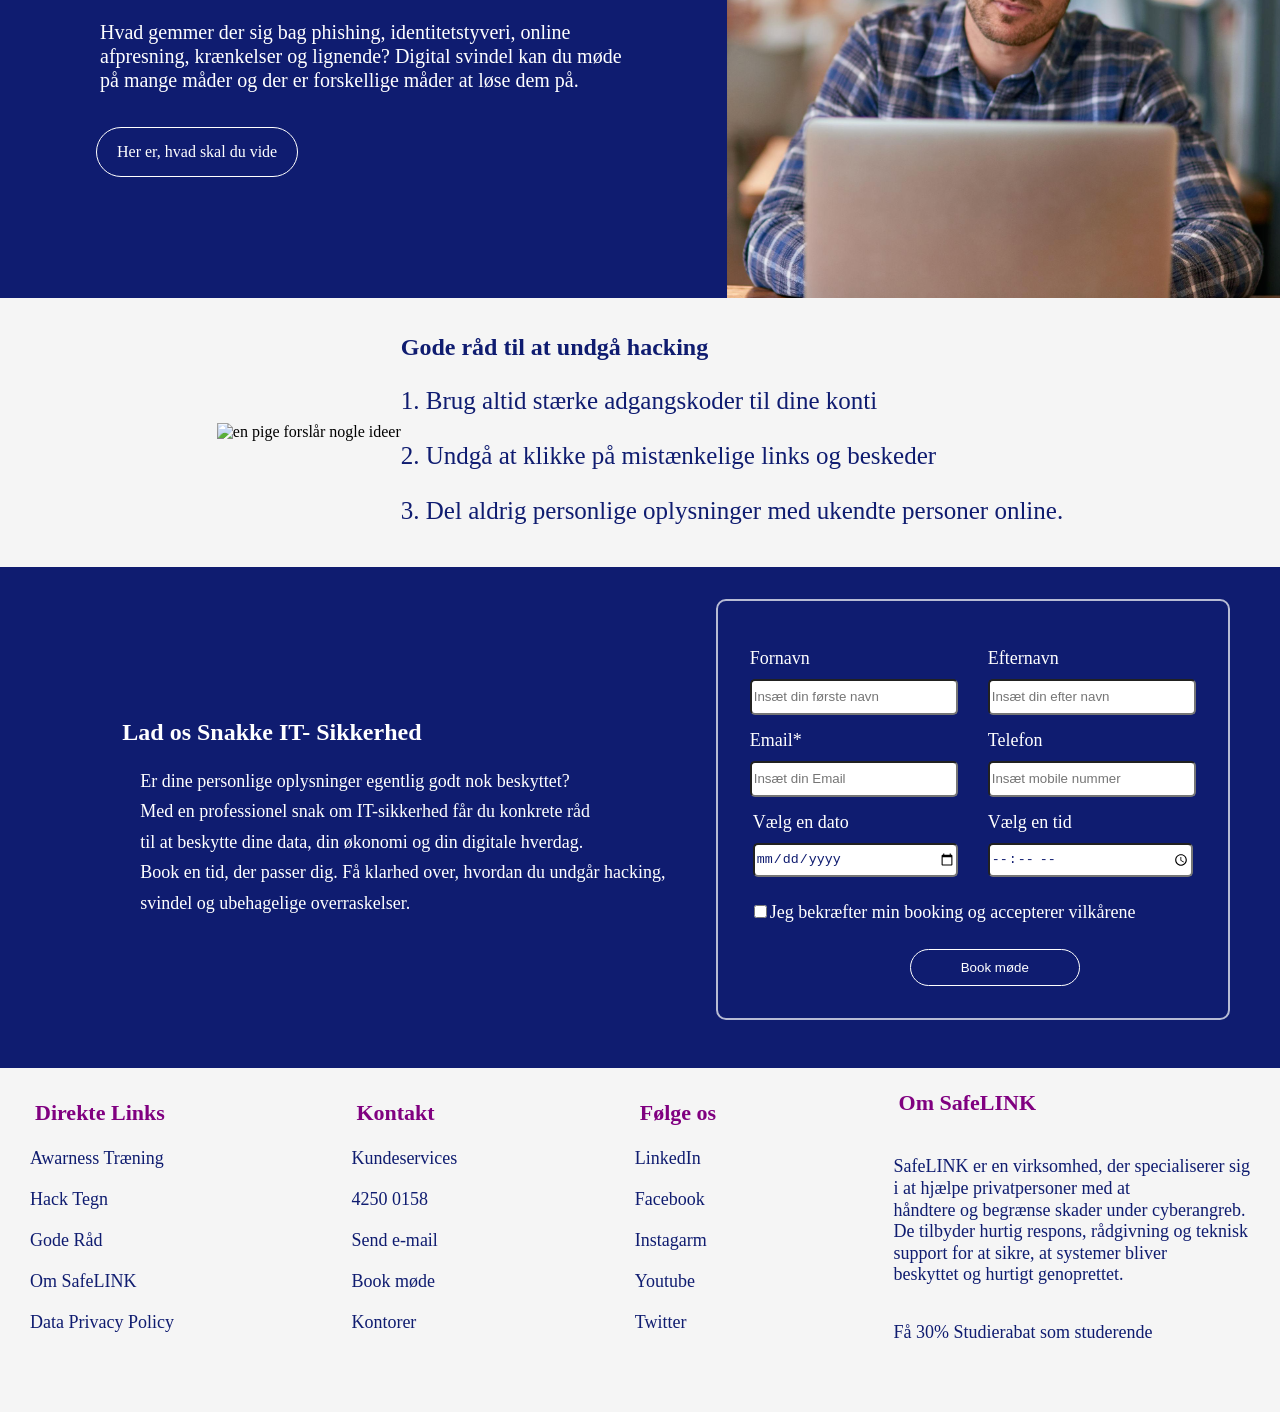
==== commit c1880b5f: "ændret teksten i gode råd sektion" ====
--- a/index.html
+++ b/index.html
@@ -101,10 +101,11 @@
            </div>
 
             <div>
-            <h1>Gode råd til at undgå at blive svindlet</h1>
-            <p>1. Sæt farten ned, og gør én ting ad gangen.</p>
-            <p>2. Bevar din skepsis, også selvom svindlere har oplysninger om dig.</p>
-            <p>3. Reagér hurtigt, hvis du er blevet svindlet, og antag, at det også kan ske for dig</p>
+            <h1>Gode råd til at undgå hacking</h1>
+            <p>1. Brug altid stærke adgangskoder til dine konti</p>
+            <p>2. Undgå at klikke på mistænkelige links og beskeder</p>
+            <p>3. Del aldrig personlige oplysninger med ukendte personer online.</p>
+            
            </div>
         </section>
 
@@ -183,7 +184,8 @@
 
              <div id="omOs">
                 <h3 class="styl-omSafeLink">Om SafeLINK</h3>
-                <p>SafeLINK er en virksomhed, der specialiserer sig <br> i at hjælpe privatpersoner med at  <br>håndtere og begrænse skader under cyberangreb. <br> De tilbyder hurtig respons, rådgivning og teknisk <br> support for at sikre, at systemer bliver <br>beskyttet og hurtigt genoprettet. <br> Vores mål er at minimere nedetid og sikre stabil drift.</p>
+                <p>SafeLINK er en virksomhed, der specialiserer sig <br> i at hjælpe privatpersoner med at  <br>håndtere og begrænse skader under cyberangreb. <br> De tilbyder hurtig respons, rådgivning og teknisk <br> support for at sikre, at systemer bliver <br>beskyttet og hurtigt genoprettet.</p>
+                <p>Få 30% Studierabat som studerende</p>
 
             </div>
 
